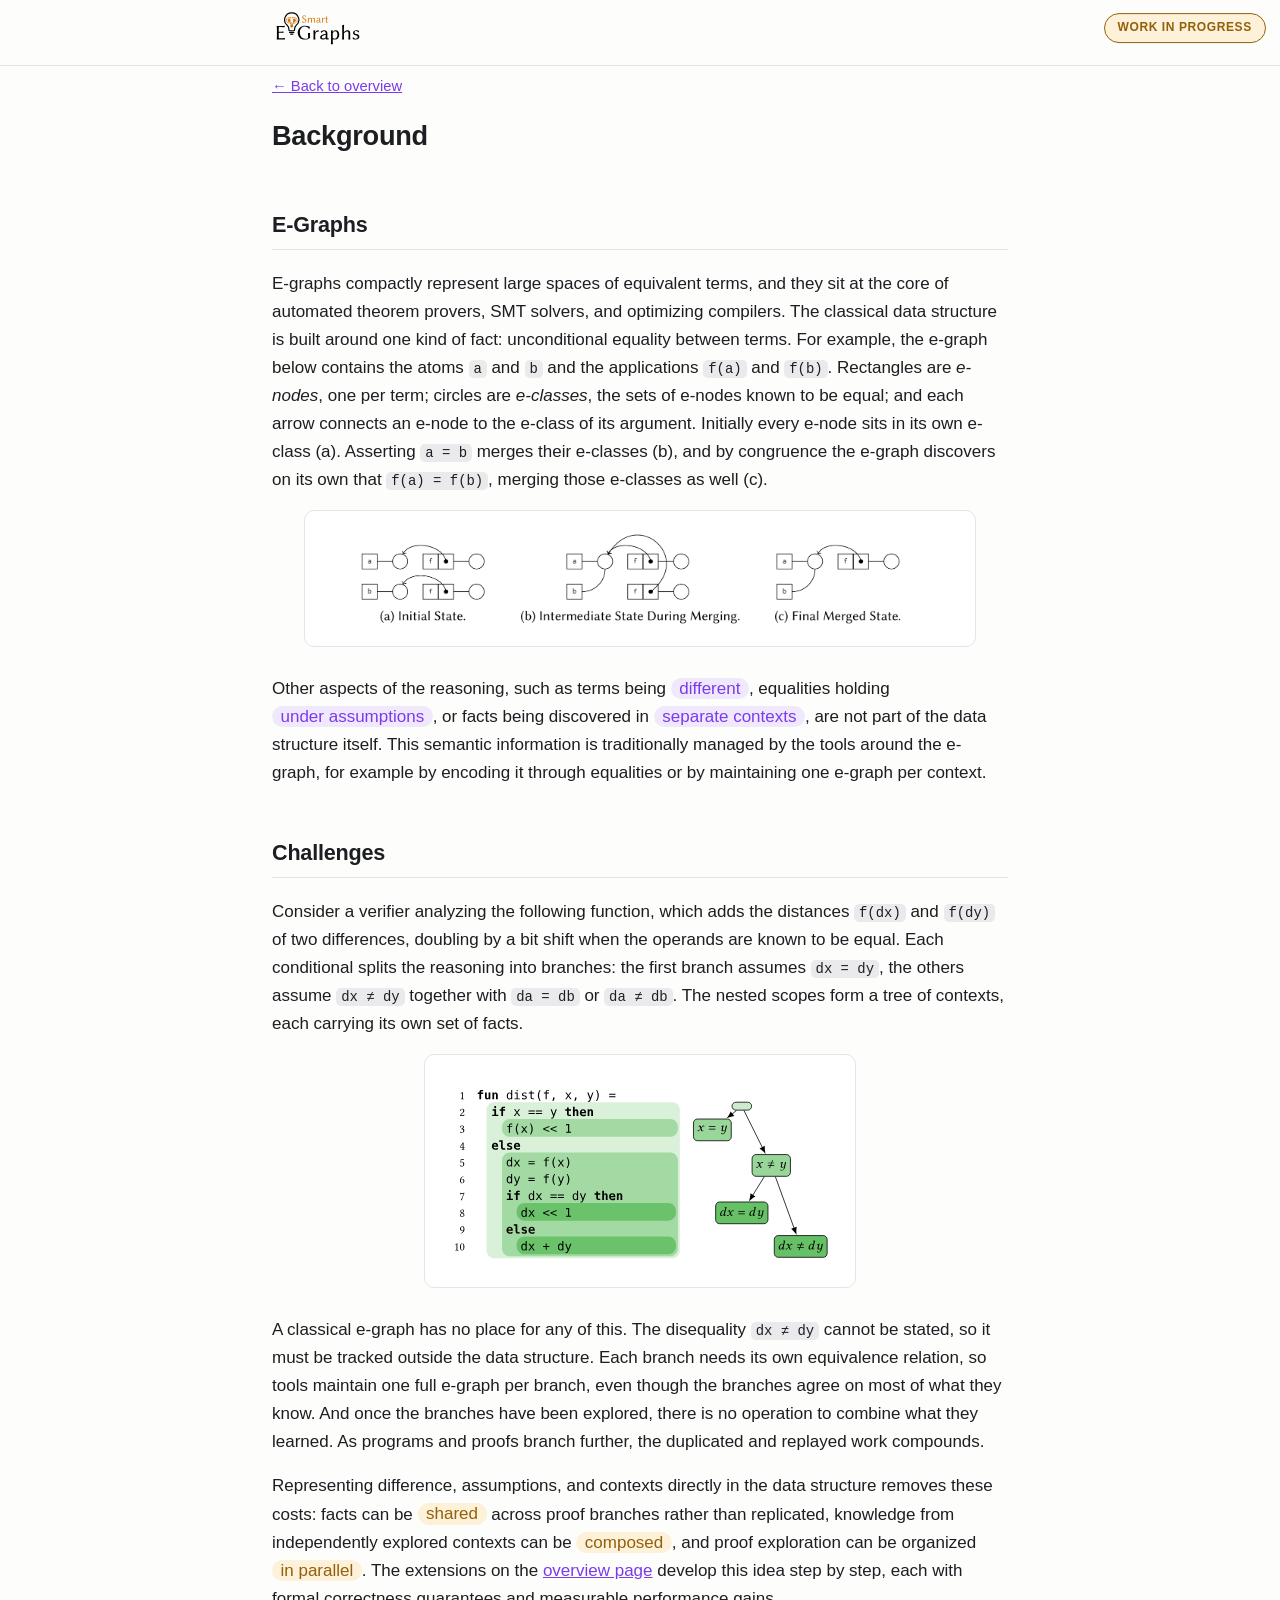
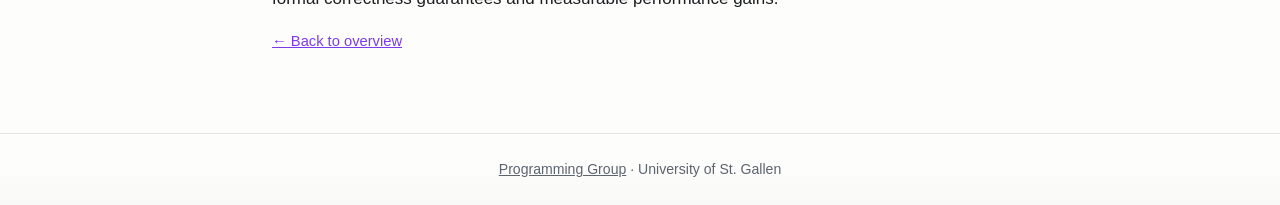
==== background.html @ 96e1dfa5 "feat: move background to separate page; add credits" ====
<!DOCTYPE html>
<html lang="en">
<head>
<meta charset="utf-8">
<meta name="viewport" content="width=device-width, initial-scale=1">
<title>E-Graphs &amp; Challenges &mdash; Smart E-Graphs</title>
<meta name="description" content="Background on e-graphs and the challenges that motivate smart e-graphs: disequality, conditional equalities, and reasoning across contexts.">
<link rel="stylesheet" href="style.css">
<link rel="icon" type="image/svg+xml" href="assets/logo-base.svg">
</head>
<body>

<div class="wip" role="note">Work in progress</div>

<header>
  <div class="wrap">
    <a href="index.html"><img class="topbar-logo" src="assets/logo-type2.svg" alt="Smart E-Graphs"></a>
  </div>
</header>

<main>
  <div class="wrap">

    <p class="backlink"><a href="index.html">&larr; Back to overview</a></p>

    <h1 class="page-title">Background</h1>

    <h2 id="about">E-Graphs</h2>
    <p>
      E-graphs compactly represent large spaces of equivalent terms, and they sit at the
      core of automated theorem provers, SMT solvers, and optimizing compilers. The
      classical data structure is built around one kind of fact: unconditional equality
      between terms. For example, the e-graph below contains the atoms <code>a</code> and
      <code>b</code> and the applications <code>f(a)</code> and <code>f(b)</code>.
      Rectangles are <em>e-nodes</em>, one per term; circles are <em>e-classes</em>, the
      sets of e-nodes known to be equal; and each arrow connects an e-node to the e-class
      of its argument. Initially every e-node sits in its own e-class (a). Asserting
      <code>a = b</code> merges their e-classes (b), and by congruence the e-graph
      discovers on its own that <code>f(a) = f(b)</code>, merging those e-classes as
      well (c).
    </p>
    <figure class="fig-run fig-wide">
      <img src="assets/egraph.png"
           alt="Three states of an e-graph with atoms a and b and applications f(a) and
                f(b): the initial state with four e-classes, the intermediate state where
                a and b share an e-class, and the final state where f(a) and f(b) are
                also merged">
    </figure>
    <p>
      Other aspects of the reasoning, such as terms being
      <span class="keyword">different</span>, equalities holding <span class="keyword">under
      assumptions</span>, or facts being discovered in <span class="keyword">separate
      contexts</span>, are not part of the data structure itself.
      This semantic information is traditionally managed by the tools around the e-graph,
      for example by encoding it through equalities or by maintaining one e-graph per
      context.
    </p>

    <h2 id="motivation">Challenges</h2>
    <p>
      Consider a verifier analyzing the following function, which adds the distances
      <code>f(dx)</code> and <code>f(dy)</code> of two differences, doubling by a bit
      shift when the operands are known to be equal. Each conditional splits the
      reasoning into branches: the first branch assumes <code>dx = dy</code>, the others
      assume <code>dx &ne; dy</code> together with <code>da = db</code> or
      <code>da &ne; db</code>. The nested scopes form a tree of contexts, each carrying
      its own set of facts.
    </p>
    <figure class="fig-run">
      <img src="assets/example.svg"
           alt="The dist_diffs function with nested branch scopes, and the tree of
                contexts with assumptions dx = dy, dx ≠ dy, da = db, and da ≠ db,
                each aligned with its scope in the code">
      <figcaption>Each branch introduces its own assumptions, forming a tree of contexts
      aligned with the scopes of the code.</figcaption>
    </figure>
    <p>
      A classical e-graph has no place for any of this. The disequality
      <code>dx &ne; dy</code> cannot be stated, so it must be tracked outside the data
      structure. Each branch needs its own equivalence relation, so tools maintain one
      full e-graph per branch, even though the branches agree on most of what they know.
      And once the branches have been explored, there is no operation to combine what they
      learned. As programs and proofs branch further, the duplicated and replayed work
      compounds.
    </p>
    <p>
      Representing difference, assumptions, and contexts directly in the data structure
      removes these costs: facts can be <span class="keyword-alt">shared</span> across proof
      branches rather than replicated, knowledge from independently explored contexts can
      be <span class="keyword-alt">composed</span>, and proof exploration can be organized
      <span class="keyword-alt">in parallel</span>. The extensions on the
      <a href="index.html#extensions">overview page</a> develop this idea step by step, each
      with formal correctness guarantees and measurable performance gains.
    </p>

    <p class="backlink"><a href="index.html">&larr; Back to overview</a></p>

  </div>
</main>

<footer>
  <a href="https://programming-group.com/">Programming Group</a> &middot; University of St. Gallen
</footer>

</body>
</html>
---- style.css ----
/* Variables */
:root {
  --bg: #fdfdfc;
  --fg: #1c1e21;
  --muted: #5c6470;
  --accent: #7c3aed;
  --accent-soft: #f0e9fd;
  --eclass: #d97706;
  --card: #ffffff;
  --border: #e3e5e8;
  --badge-pub: #0d7a4f;
  --badge-pub-bg: #e4f5ec;
  --badge-sub: #92600a;
  --badge-sub-bg: #fdf1da;
  --logo-scale: 8;
}
@media (prefers-color-scheme: dark) {
  :root {
    --bg: #16181d;
    --fg: #e8eaed;
    --muted: #9aa3af;
    --accent: #b79bf5;
    --accent-soft: #2a2340;
    --eclass: #e8b45a;
    --card: #1e2127;
    --border: #31353c;
    --badge-pub: #6fd8a8;
    --badge-pub-bg: #17362a;
    --badge-sub: #ecc06a;
    --badge-sub-bg: #3a2e14;
  }
}

/* Base */
* { box-sizing: border-box; }
html { scroll-padding-top: 4rem; }
body {
  margin: 0;
  padding-top: 3.6rem;
  background: var(--bg);
  color: var(--fg);
  font: 17px/1.65 -apple-system, BlinkMacSystemFont, "Segoe UI", Roboto, "Helvetica Neue", Arial, sans-serif;
}
.wrap { max-width: 46rem; margin: 0 auto; }
main { padding: 1rem 1.5rem 4rem; }
h2 {
  font-size: 1.35rem;
  margin: 3rem 0 1.25rem;
  padding-bottom: 0.4rem;
  border-bottom: 1px solid var(--border);
  letter-spacing: -0.01em;
}
a { color: var(--accent); }
a:hover { text-decoration-thickness: 2px; }
code {
  font-family: ui-monospace, SFMono-Regular, Menlo, Consolas, "Liberation Mono", monospace;
  font-size: 0.82em;
  background: rgba(127, 131, 139, 0.15);
  padding: 0.08em 0.35em;
  border-radius: 5px;
}
p { margin: 0 0 1rem; }
.lead { font-size: 1.06rem; font-weight: 600; color: var(--fg); text-align: justify; }
.inline-logo { height: 2.25em; width: auto; vertical-align: -0.45em; }
.keyword, .keyword-alt {
  padding: 0.06em 0.5em;
  border-radius: 999px;
  font-weight: 500;
  white-space: nowrap;
  color: var(--accent);
  background: var(--accent-soft);
}
.keyword-alt {
  color: var(--badge-sub);
  background: var(--badge-sub-bg);
}

/* Work-in-progress banner */
.wip {
  position: fixed;
  top: 1.75rem;
  right: 0.9rem;
  transform: translateY(-50%);
  z-index: 10;
  font-size: 0.75rem;
  font-weight: 600;
  letter-spacing: 0.05em;
  text-transform: uppercase;
  color: var(--badge-sub);
  background: var(--badge-sub-bg);
  border: 1px solid var(--badge-sub);
  border-radius: 999px;
  padding: 0.25rem 0.8rem;
  pointer-events: none;
}

/* Fixed top bar */
header {
  position: fixed;
  top: 0;
  left: 0;
  right: 0;
  z-index: 9;
  display: flex;
  align-items: center;
  border-bottom: 1px solid var(--border);
  background: var(--bg);
  padding: 0.55rem 1.5rem;
}
header .wrap {
  display: flex;
  align-items: center;
  width: 100%;
}
.topbar-logo {
  height: 2.4rem;
  width: auto;
}

/* Hero card */
.hero {
  position: relative;
  background: var(--card);
  border: 1px solid var(--border);
  border-radius: 12px;
  padding: 2.25rem 1.75rem 2rem;
  margin: 2rem 0 2.5rem;
}
.hero > * { position: relative; z-index: 1; }
/* Amber halo blooms outside the perimeter once the lamp lights up (~3s). */
.hero::after {
  content: "";
  position: absolute;
  inset: 0;
  z-index: 0;
  border-radius: inherit;
  pointer-events: none;
  box-shadow: 0 0 2.5rem 0.1rem var(--badge-sub-bg);
  opacity: 0;
  animation: heroGlow 1.8s ease-out 3.08s both;
}
@keyframes heroGlow { from { opacity: 0; } to { opacity: 0.55; } }
/* #hero-logo-slot reserves the logo's box so injecting the SVG causes no layout shift */
#hero-logo-slot,
.hero-logo {
  display: block;
  height: calc(28px * var(--logo-scale));
  width: auto;
  max-width: 100%;
  margin: 0 auto 1.25rem;
}

/* Lamp powers on bottom-to-top; then "Smart" fades in left-to-right. */
.hero-logo .lamp-bulb { animation: lampBulb 0.6s ease-out both; }
.hero-logo .lamp-edge,
.hero-logo .lamp-node {
  animation: lampFlicker 1.3s both;
  animation-delay: var(--d, 0s);
}
.hero-logo .lamp-eclass { animation: lampEclass 0.28s 2.8s both; }
.hero-logo .lamp-word use {
  opacity: 0;
  animation: lampWord 0.28s ease-out both;
}
.hero-logo .lamp-word use:nth-child(1) { animation-delay: 3.08s; }
.hero-logo .lamp-word use:nth-child(2) { animation-delay: 3.15s; }
.hero-logo .lamp-word use:nth-child(3) { animation-delay: 3.22s; }
.hero-logo .lamp-word use:nth-child(4) { animation-delay: 3.29s; }
.hero-logo .lamp-word use:nth-child(5) { animation-delay: 3.36s; }
@keyframes lampBulb { from { opacity: 0; } to { opacity: 1; } }
@keyframes lampFlicker {
  0%, 10% { opacity: 0; }
  18% { opacity: 1; }
  28% { opacity: 0.12; }
  40% { opacity: 1; }
  55% { opacity: 0.4; }
  70% { opacity: 1; }
  100% { opacity: 1; }
}
@keyframes lampEclass {
  0% { opacity: 0; }
  30% { opacity: 1; }
  60% { opacity: 0; }
  100% { opacity: 1; }
}
@keyframes lampWord { from { opacity: 0; } to { opacity: 1; } }
@media (prefers-reduced-motion: reduce) {
  .hero::after { animation: none; opacity: 0.55; }
  .hero-logo .lamp-bulb,
  .hero-logo .lamp-edge,
  .hero-logo .lamp-node,
  .hero-logo .lamp-eclass,
  .hero-logo .lamp-word use { animation: none; opacity: 1; }
}
.tagline {
  font-size: 1.6rem;
  font-weight: 700;
  color: var(--muted);
  text-align: center;
  margin: 0 auto;
  max-width: 34rem;
}
.hero hr {
  border: none;
  border-top: 1px solid var(--border);
  margin: 1.5rem 0 1.75rem;
}

/* Figures */
.fig-run {
  margin: 0.5rem auto 1.75rem;
  max-width: 27rem;
}
.fig-run img {
  display: block;
  width: 100%;
  height: auto;
  background: #ffffff;
  border: 1px solid var(--border);
  border-radius: 10px;
  padding: 0.9rem 1.1rem;
}
.fig-run figcaption { display: none; }
.fig-run.fig-wide { max-width: 42rem; }

/* Diagrams (SVG illustrations and animations) */
@keyframes march {
  to { stroke-dashoffset: -18; }
}
@keyframes flow {
  to { stroke-dashoffset: -100; }
}
.diagram .packet path {
  fill: none;
  stroke: var(--eclass);
  stroke-width: 2.5;
  stroke-linecap: round;
  stroke-dasharray: 12 88;
  animation: flow 1.2s linear infinite;
  animation-play-state: paused;
  visibility: hidden;
}
.extension:hover .packet path {
  animation-play-state: running;
  visibility: visible;
}
.extension:hover .eclass {
  animation: march 1.8s linear infinite;
}
@media (prefers-reduced-motion: reduce) {
  .diagram .packet { display: none; }
  .extension:hover .eclass { animation: none; }
}
.diagram .eclass {
  fill: none;
  stroke: var(--eclass);
  stroke-width: 2.5;
  stroke-dasharray: 5 4;
  stroke-linecap: round;
}
.diagram .enode { fill: var(--eclass); }
.diagram .edge { stroke: var(--muted); stroke-width: 2.5; fill: none; }
.diagram .vbox {
  fill: var(--badge-sub-bg);
  stroke: var(--badge-sub);
  stroke-width: 2;
}
.diagram .vlabel {
  font: 12px ui-monospace, SFMono-Regular, Menlo, Consolas, monospace;
  fill: var(--fg);
}
.diagram .fg { stroke: var(--fg); stroke-width: 3; stroke-linecap: round; }

/* Semantic extensions: two-column grid of cards */
.extensions {
  display: grid;
  grid-template-columns: repeat(2, 1fr);
  gap: 1rem;
  margin-bottom: 1rem;
}
.extension {
  display: flex;
  flex-direction: column;
  gap: 1rem;
  background: var(--card);
  border: 1px solid var(--border);
  border-radius: 10px;
  padding: 1.25rem 1.35rem;
}
.extension h3 {
  display: flex;
  align-items: center;
  gap: 0.6rem;
  margin: 0 0 0.5rem;
  font-size: 1.08rem;
}
.extension-icon {
  display: grid;
  place-items: center;
  width: 2rem;
  height: 2rem;
  flex-shrink: 0;
  border-radius: 8px;
  color: var(--accent);
  background: var(--accent-soft);
}
.extension-icon svg { width: 1.2rem; height: 1.2rem; }
.extension p { margin: 0; color: var(--muted); font-size: 0.95rem; text-align: justify; }
.extension-img { width: 100%; max-width: 200px; height: auto; align-self: center; }
.ext-actions {
  display: flex;
  flex-wrap: wrap;
  gap: 0.5rem;
  margin-top: auto;
}
.ext-btn {
  display: inline-flex;
  align-items: center;
  justify-content: center;
  gap: 0.4rem;
  flex: 1 1 0;
  min-width: 7rem;
  padding: 0.4rem 0.9rem;
  border-radius: 8px;
  font-size: 0.85rem;
  font-weight: 600;
  text-align: center;
  text-decoration: none;
  color: var(--bg);
  background: var(--accent);
  border: 1px solid transparent;
  transition: opacity 0.15s ease, border-color 0.15s ease;
}
.ext-btn:hover { opacity: 0.88; }
.ext-btn.is-disabled {
  flex: 0 1 auto;
  min-width: 10rem;
  color: var(--muted);
  background: transparent;
  border: 1px dashed var(--border);
  cursor: default;
  pointer-events: none;
}
/* Secondary artifact button: matches the primary button's size, sits beside it */
.ext-btn-artifact {
  color: var(--fg);
  background: transparent;
  border: 1px solid var(--border);
}
.ext-btn-artifact:hover { opacity: 1; border-color: var(--accent); }
.artifact-icon { width: 1.1em; height: 1.1em; flex-shrink: 0; }
@media (max-width: 40rem) {
  .extensions { grid-template-columns: 1fr; }
}

/* Publications */
.publication {
  background: var(--card);
  border: 1px solid var(--border);
  border-radius: 10px;
  padding: 1.15rem 1.35rem;
  margin-bottom: 1rem;
}
.publication h3 { margin: 0 0 0.3rem; font-size: 1.08rem; line-height: 1.4; }
.publication .authors { color: var(--fg); font-size: 0.95rem; margin: 0 0 0.15rem; }
.publication .venue { color: var(--muted); font-size: 0.9rem; margin: 0 0 0.6rem; }
.badge {
  display: inline-block;
  font-size: 0.72rem;
  font-weight: 600;
  letter-spacing: 0.04em;
  text-transform: uppercase;
  border-radius: 999px;
  padding: 0.12rem 0.6rem;
  margin-bottom: 0.55rem;
}
.badge.published { color: var(--badge-pub); background: var(--badge-pub-bg); }
.links { font-size: 0.92rem; }
.links a { margin-right: 1rem; font-weight: 500; }
details { margin-top: 0.6rem; font-size: 0.93rem; }
details summary {
  cursor: pointer;
  color: var(--muted);
  font-weight: 500;
  user-select: none;
}
details p { margin: 0.5rem 0 0; color: var(--muted); }

/* Read-more button (links to the background subpage) */
.readmore-wrap {
  text-align: center;
  margin: 0 0 2.5rem;
}
.readmore-btn {
  display: inline-flex;
  align-items: center;
  gap: 0.4rem;
  padding: 0.6rem 1.35rem;
  border-radius: 999px;
  font-size: 0.95rem;
  font-weight: 600;
  text-decoration: none;
  color: var(--accent);
  background: var(--accent-soft);
  border: 1px solid transparent;
  transition: border-color 0.15s ease, transform 0.15s ease;
}
.readmore-btn:hover {
  border-color: var(--accent);
  transform: translateY(-1px);
}

/* Subpage helpers */
.backlink { font-size: 0.92rem; }
.page-title {
  font-size: 1.7rem;
  margin: 0.5rem 0 1rem;
  letter-spacing: -0.01em;
}

/* Credits logos */
.credit-logos {
  display: flex;
  flex-wrap: wrap;
  align-items: center;
  gap: 1rem;
  margin: 1.25rem 0 0.5rem;
}
.credit-logo {
  display: inline-flex;
  align-items: center;
  justify-content: center;
  padding: 0.85rem 1.25rem;
  background: #ffffff;
  border: 1px solid var(--border);
  border-radius: 12px;
  box-shadow: 0 1px 2px rgba(0, 0, 0, 0.04);
  transition: transform 0.15s ease, box-shadow 0.15s ease;
}
.credit-logo:hover {
  transform: translateY(-2px);
  box-shadow: 0 4px 12px rgba(0, 0, 0, 0.08);
}
.credit-logo img {
  display: block;
  height: 40px;
  width: auto;
}

/* Footer */
footer {
  border-top: 1px solid var(--border);
  background: linear-gradient(to top, rgba(127, 131, 139, 0.04), rgba(127, 131, 139, 0) 55%);
  color: var(--muted);
  font-size: 0.88rem;
  padding: 1.5rem;
  text-align: center;
}
footer a { color: var(--muted); }
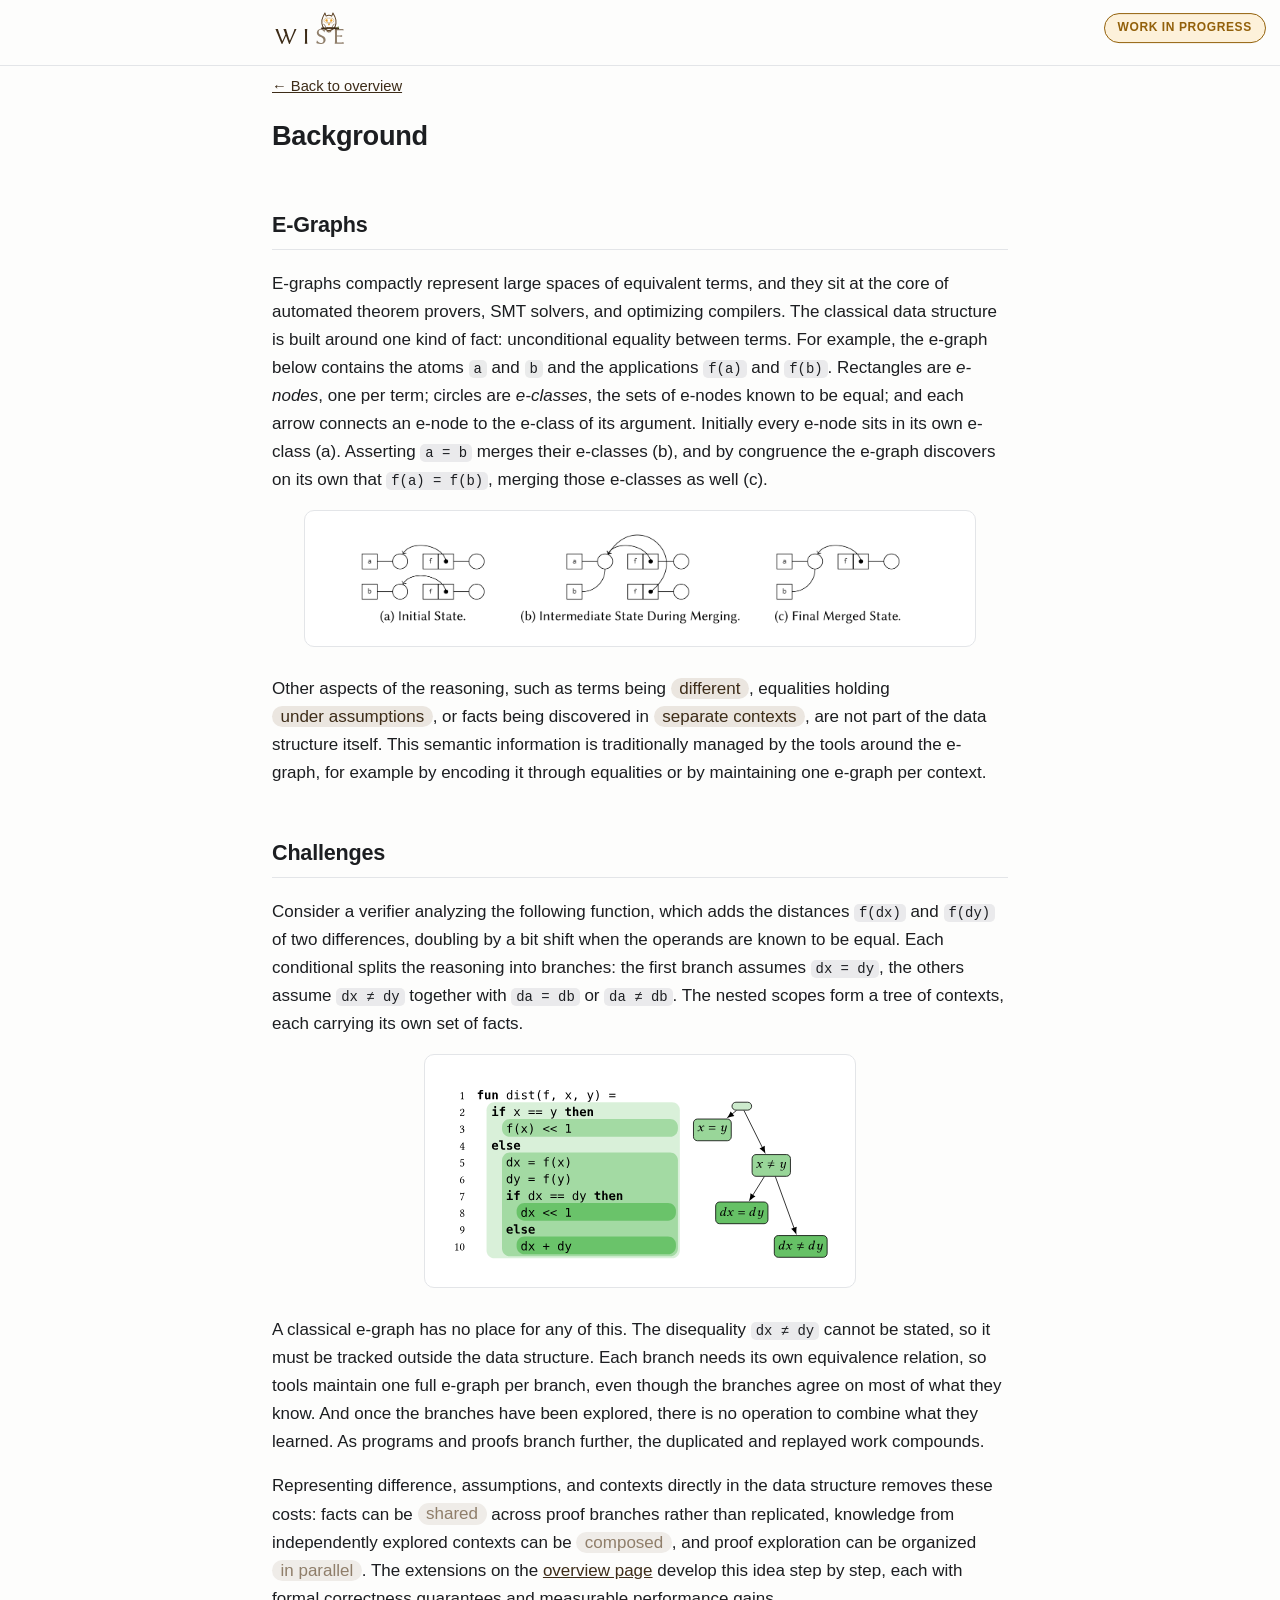
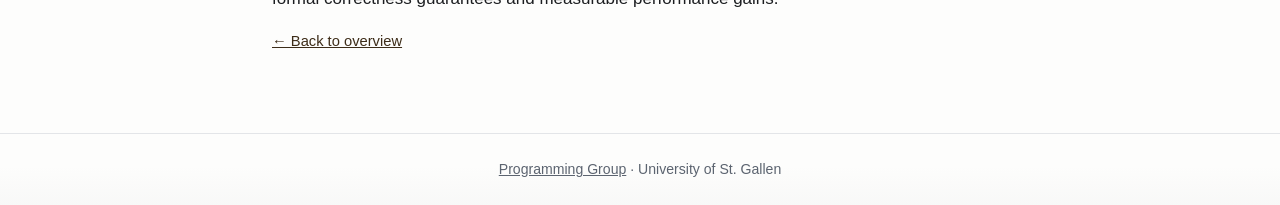
==== commit d5a9c901: "feat: add verilang publication; add og/twitter card; rebrand to WISE" ====
--- a/background.html
+++ b/background.html
@@ -3,8 +3,21 @@
 <head>
 <meta charset="utf-8">
 <meta name="viewport" content="width=device-width, initial-scale=1">
-<title>E-Graphs &amp; Challenges &mdash; Smart E-Graphs</title>
-<meta name="description" content="Background on e-graphs and the challenges that motivate smart e-graphs: disequality, conditional equalities, and reasoning across contexts.">
+<title>E-Graphs &amp; Challenges &mdash; WISE</title>
+<meta name="description" content="Background on e-graphs and the challenges that motivate WISE: disequality, conditional equalities, and reasoning across contexts.">
+<meta property="og:type" content="article">
+<meta property="og:site_name" content="WISE">
+<meta property="og:url" content="https://prg-grp.github.io/egraphs-extensions-website/background.html">
+<meta property="og:title" content="E-Graphs &amp; Challenges &mdash; WISE">
+<meta property="og:description" content="Background on e-graphs and the challenges that motivate WISE: disequality, conditional equalities, and reasoning across contexts.">
+<meta property="og:image" content="https://prg-grp.github.io/egraphs-extensions-website/assets/logo-wise.png">
+<meta property="og:image:width" content="1200">
+<meta property="og:image:height" content="630">
+<meta property="og:image:alt" content="WISE">
+<meta name="twitter:card" content="summary_large_image">
+<meta name="twitter:title" content="E-Graphs &amp; Challenges &mdash; WISE">
+<meta name="twitter:description" content="Background on e-graphs and the challenges that motivate WISE: disequality, conditional equalities, and reasoning across contexts.">
+<meta name="twitter:image" content="https://prg-grp.github.io/egraphs-extensions-website/assets/logo-wise.png">
 <link rel="stylesheet" href="style.css">
 <link rel="icon" type="image/svg+xml" href="assets/logo-base.svg">
 </head>
@@ -14,7 +27,7 @@
 
 <header>
   <div class="wrap">
-    <a href="index.html"><img class="topbar-logo" src="assets/logo-type2.svg" alt="Smart E-Graphs"></a>
+    <a href="index.html"><picture><source srcset="assets/logo-wise-dark.svg" media="(prefers-color-scheme: dark)"><img class="topbar-logo" src="assets/logo-wise.svg" alt="WISE"></picture></a>
   </div>
 </header>
 
--- a/style.css
+++ b/style.css
@@ -3,9 +3,8 @@
   --bg: #fdfdfc;
   --fg: #1c1e21;
   --muted: #5c6470;
-  --accent: #7c3aed;
-  --accent-soft: #f0e9fd;
-  --eclass: #d97706;
+  --accent: var(--logo-wood);
+  --accent-soft: #ebe6e0;
   --card: #ffffff;
   --border: #e3e5e8;
   --badge-pub: #0d7a4f;
@@ -13,21 +12,32 @@
   --badge-sub: #92600a;
   --badge-sub-bg: #fdf1da;
   --logo-scale: 8;
+  /* WISE wordmark tones (see logo-hero.svg): "W I" = wood, "S E" = woodlight */
+  --logo-wood: #3d2c18;
+  --logo-woodlight: #8f7e6a;
+  /* Soft pill/hover tint for the secondary (woodlight) highlight */
+  --logo-woodlight-soft: #efece8;
+  /* Logo e-graph face colors, used for the diagram e-classes and e-nodes */
+  --logo-eclass: #cfa86b;
+  --logo-enode: #f0a01e;
 }
 @media (prefers-color-scheme: dark) {
   :root {
     --bg: #16181d;
     --fg: #e8eaed;
     --muted: #9aa3af;
-    --accent: #b79bf5;
-    --accent-soft: #2a2340;
-    --eclass: #e8b45a;
+    --accent-soft: #2b2a27;
     --card: #1e2127;
     --border: #31353c;
     --badge-pub: #6fd8a8;
     --badge-pub-bg: #17362a;
     --badge-sub: #ecc06a;
     --badge-sub-bg: #3a2e14;
+    /* wood recolors to gray in dark mode, matching the logo; woodlight is unchanged */
+    --logo-wood: #868c93;
+    --logo-woodlight-soft: #2f2c28;
+    --logo-eclass: #b3b8be;
+    --logo-enode: #f7bd3e;
   }
 }
 
@@ -61,7 +71,7 @@
 }
 p { margin: 0 0 1rem; }
 .lead { font-size: 1.06rem; font-weight: 600; color: var(--fg); text-align: justify; }
-.inline-logo { height: 2.25em; width: auto; vertical-align: -0.45em; }
+.inline-logo { height: 2.25em; width: auto; vertical-align: -0.17em; }
 .keyword, .keyword-alt {
   padding: 0.06em 0.5em;
   border-radius: 999px;
@@ -71,8 +81,8 @@
   background: var(--accent-soft);
 }
 .keyword-alt {
-  color: var(--badge-sub);
-  background: var(--badge-sub-bg);
+  color: var(--logo-woodlight);
+  background: var(--logo-woodlight-soft);
 }
 
 /* Work-in-progress banner */
@@ -117,29 +127,18 @@
   width: auto;
 }
 
-/* Hero card */
+/* Hero card: gradient border in the WISE wordmark tones, running left-to-right
+   from wood to woodlight around the whole card. The padding-box layer paints the
+   card fill; the border-box gradient shows through the transparent border. */
 .hero {
-  position: relative;
-  background: var(--card);
-  border: 1px solid var(--border);
+  background:
+    linear-gradient(var(--card), var(--card)) padding-box,
+    linear-gradient(to right, var(--logo-wood) 46%, var(--logo-woodlight) 54%) border-box;
+  border: 3px solid transparent;
   border-radius: 12px;
   padding: 2.25rem 1.75rem 2rem;
   margin: 2rem 0 2.5rem;
 }
-.hero > * { position: relative; z-index: 1; }
-/* Amber halo blooms outside the perimeter once the lamp lights up (~3s). */
-.hero::after {
-  content: "";
-  position: absolute;
-  inset: 0;
-  z-index: 0;
-  border-radius: inherit;
-  pointer-events: none;
-  box-shadow: 0 0 2.5rem 0.1rem var(--badge-sub-bg);
-  opacity: 0;
-  animation: heroGlow 1.8s ease-out 3.08s both;
-}
-@keyframes heroGlow { from { opacity: 0; } to { opacity: 0.55; } }
 /* #hero-logo-slot reserves the logo's box so injecting the SVG causes no layout shift */
 #hero-logo-slot,
 .hero-logo {
@@ -149,49 +148,6 @@
   max-width: 100%;
   margin: 0 auto 1.25rem;
 }
-
-/* Lamp powers on bottom-to-top; then "Smart" fades in left-to-right. */
-.hero-logo .lamp-bulb { animation: lampBulb 0.6s ease-out both; }
-.hero-logo .lamp-edge,
-.hero-logo .lamp-node {
-  animation: lampFlicker 1.3s both;
-  animation-delay: var(--d, 0s);
-}
-.hero-logo .lamp-eclass { animation: lampEclass 0.28s 2.8s both; }
-.hero-logo .lamp-word use {
-  opacity: 0;
-  animation: lampWord 0.28s ease-out both;
-}
-.hero-logo .lamp-word use:nth-child(1) { animation-delay: 3.08s; }
-.hero-logo .lamp-word use:nth-child(2) { animation-delay: 3.15s; }
-.hero-logo .lamp-word use:nth-child(3) { animation-delay: 3.22s; }
-.hero-logo .lamp-word use:nth-child(4) { animation-delay: 3.29s; }
-.hero-logo .lamp-word use:nth-child(5) { animation-delay: 3.36s; }
-@keyframes lampBulb { from { opacity: 0; } to { opacity: 1; } }
-@keyframes lampFlicker {
-  0%, 10% { opacity: 0; }
-  18% { opacity: 1; }
-  28% { opacity: 0.12; }
-  40% { opacity: 1; }
-  55% { opacity: 0.4; }
-  70% { opacity: 1; }
-  100% { opacity: 1; }
-}
-@keyframes lampEclass {
-  0% { opacity: 0; }
-  30% { opacity: 1; }
-  60% { opacity: 0; }
-  100% { opacity: 1; }
-}
-@keyframes lampWord { from { opacity: 0; } to { opacity: 1; } }
-@media (prefers-reduced-motion: reduce) {
-  .hero::after { animation: none; opacity: 0.55; }
-  .hero-logo .lamp-bulb,
-  .hero-logo .lamp-edge,
-  .hero-logo .lamp-node,
-  .hero-logo .lamp-eclass,
-  .hero-logo .lamp-word use { animation: none; opacity: 1; }
-}
 .tagline {
   font-size: 1.6rem;
   font-weight: 700;
@@ -200,6 +156,9 @@
   margin: 0 auto;
   max-width: 34rem;
 }
+/* Slogan colored to match the WISE logo's two tones: W/I words in wood, S/E words in woodlight */
+.tagline .init-wood { color: var(--logo-wood); }
+.tagline .init-woodlight { color: var(--logo-woodlight); }
 .hero hr {
   border: none;
   border-top: 1px solid var(--border);
@@ -232,7 +191,7 @@
 }
 .diagram .packet path {
   fill: none;
-  stroke: var(--eclass);
+  stroke: var(--accent);
   stroke-width: 2.5;
   stroke-linecap: round;
   stroke-dasharray: 12 88;
@@ -253,16 +212,16 @@
 }
 .diagram .eclass {
   fill: none;
-  stroke: var(--eclass);
+  stroke: var(--logo-woodlight);
   stroke-width: 2.5;
   stroke-dasharray: 5 4;
   stroke-linecap: round;
 }
-.diagram .enode { fill: var(--eclass); }
+.diagram .enode { fill: var(--accent); }
 .diagram .edge { stroke: var(--muted); stroke-width: 2.5; fill: none; }
 .diagram .vbox {
-  fill: var(--badge-sub-bg);
-  stroke: var(--badge-sub);
+  fill: var(--logo-woodlight-soft);
+  stroke: var(--logo-woodlight);
   stroke-width: 2;
 }
 .diagram .vlabel {
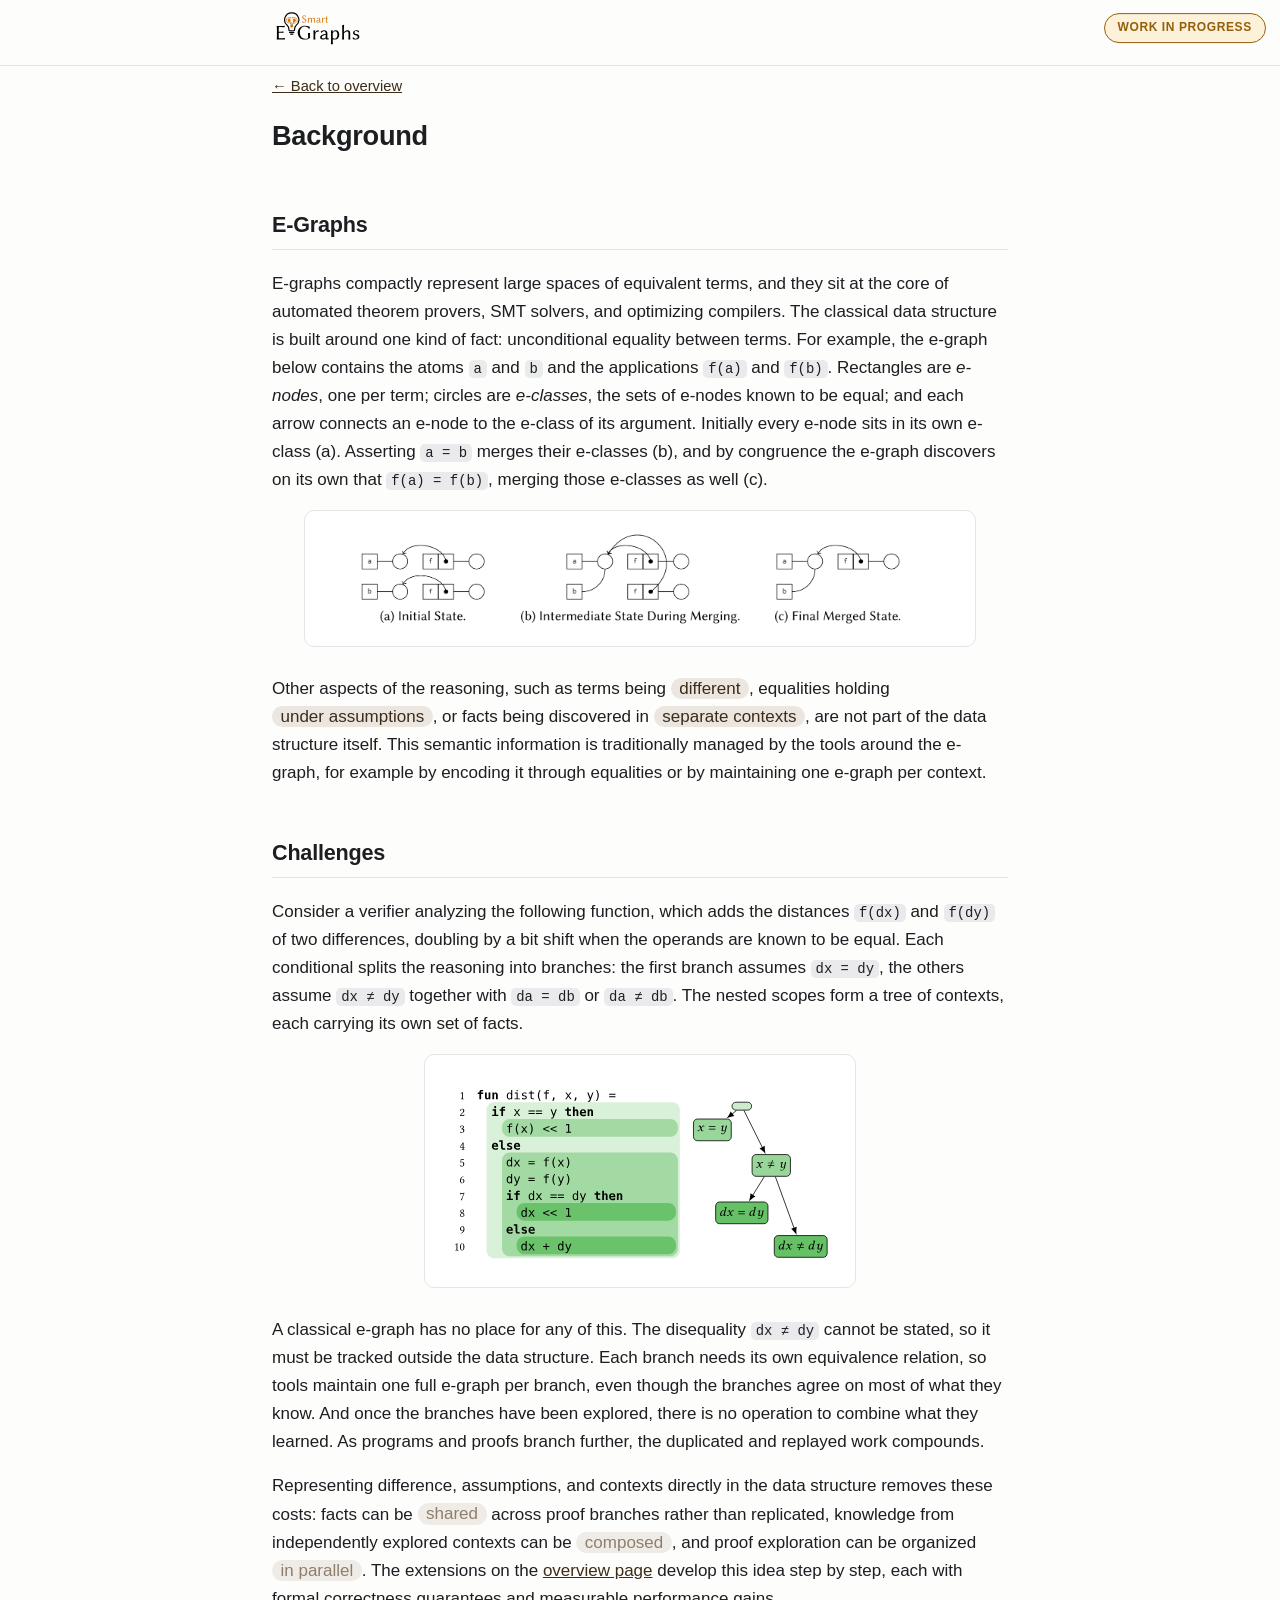
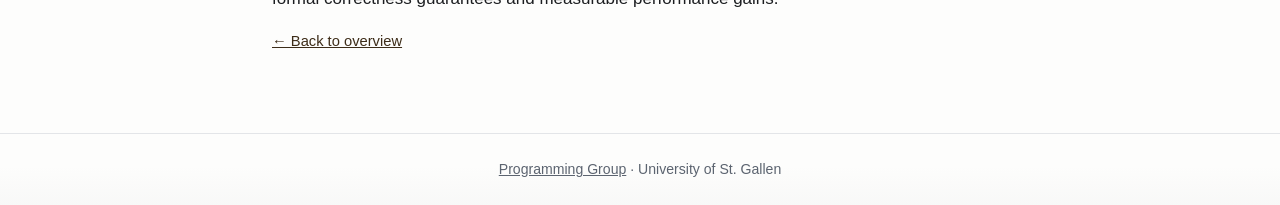
==== commit 2d435b23: "feat: add verilang publication; add og/twitter cards Bring brand-agnostic updates from the WISE bran" ====
--- a/background.html
+++ b/background.html
@@ -3,21 +3,21 @@
 <head>
 <meta charset="utf-8">
 <meta name="viewport" content="width=device-width, initial-scale=1">
-<title>E-Graphs &amp; Challenges &mdash; WISE</title>
-<meta name="description" content="Background on e-graphs and the challenges that motivate WISE: disequality, conditional equalities, and reasoning across contexts.">
+<title>E-Graphs &amp; Challenges &mdash; Smart E-Graphs</title>
+<meta name="description" content="Background on e-graphs and the challenges that motivate smart e-graphs: disequality, conditional equalities, and reasoning across contexts.">
 <meta property="og:type" content="article">
-<meta property="og:site_name" content="WISE">
+<meta property="og:site_name" content="Smart E-Graphs">
 <meta property="og:url" content="https://prg-grp.github.io/egraphs-extensions-website/background.html">
-<meta property="og:title" content="E-Graphs &amp; Challenges &mdash; WISE">
-<meta property="og:description" content="Background on e-graphs and the challenges that motivate WISE: disequality, conditional equalities, and reasoning across contexts.">
-<meta property="og:image" content="https://prg-grp.github.io/egraphs-extensions-website/assets/logo-wise.png">
+<meta property="og:title" content="E-Graphs &amp; Challenges &mdash; Smart E-Graphs">
+<meta property="og:description" content="Background on e-graphs and the challenges that motivate smart e-graphs: disequality, conditional equalities, and reasoning across contexts.">
+<meta property="og:image" content="https://prg-grp.github.io/egraphs-extensions-website/assets/logo-type2.png">
 <meta property="og:image:width" content="1200">
 <meta property="og:image:height" content="630">
-<meta property="og:image:alt" content="WISE">
+<meta property="og:image:alt" content="Smart E-Graphs">
 <meta name="twitter:card" content="summary_large_image">
-<meta name="twitter:title" content="E-Graphs &amp; Challenges &mdash; WISE">
-<meta name="twitter:description" content="Background on e-graphs and the challenges that motivate WISE: disequality, conditional equalities, and reasoning across contexts.">
-<meta name="twitter:image" content="https://prg-grp.github.io/egraphs-extensions-website/assets/logo-wise.png">
+<meta name="twitter:title" content="E-Graphs &amp; Challenges &mdash; Smart E-Graphs">
+<meta name="twitter:description" content="Background on e-graphs and the challenges that motivate smart e-graphs: disequality, conditional equalities, and reasoning across contexts.">
+<meta name="twitter:image" content="https://prg-grp.github.io/egraphs-extensions-website/assets/logo-type2.png">
 <link rel="stylesheet" href="style.css">
 <link rel="icon" type="image/svg+xml" href="assets/logo-base.svg">
 </head>
@@ -27,7 +27,7 @@
 
 <header>
   <div class="wrap">
-    <a href="index.html"><picture><source srcset="assets/logo-wise-dark.svg" media="(prefers-color-scheme: dark)"><img class="topbar-logo" src="assets/logo-wise.svg" alt="WISE"></picture></a>
+    <a href="index.html"><picture><source srcset="assets/logo-type2-dark.svg" media="(prefers-color-scheme: dark)"><img class="topbar-logo" src="assets/logo-type2.svg" alt="Smart E-Graphs"></picture></a>
   </div>
 </header>
 
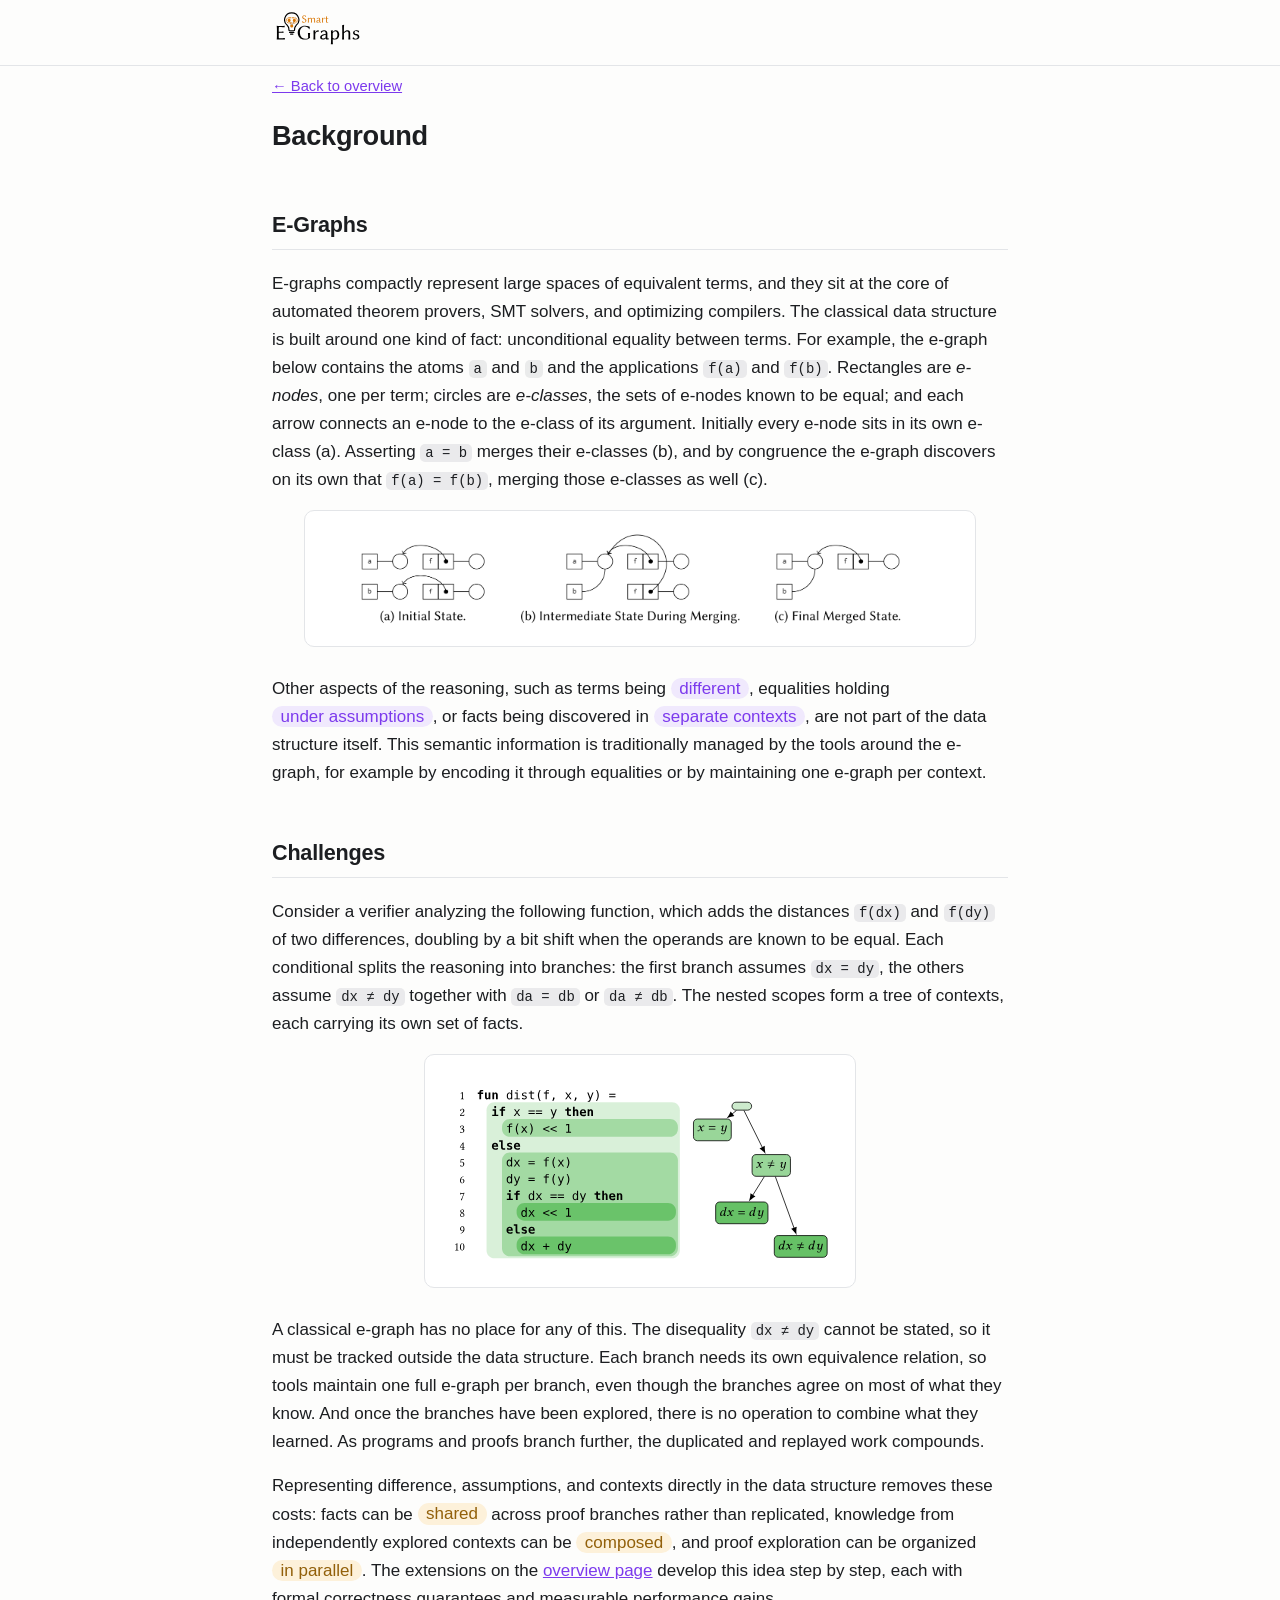
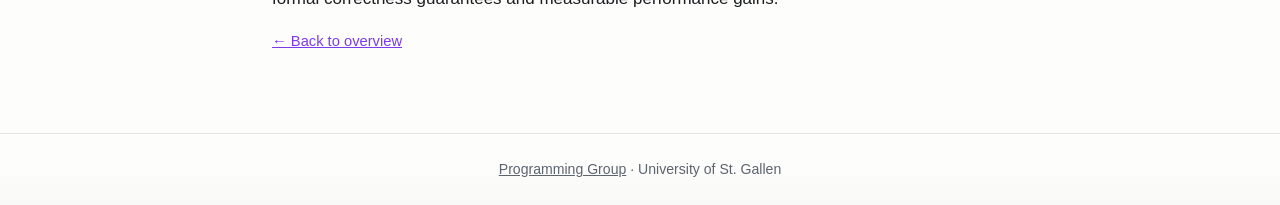
==== commit 050e3fec: "feat: polish website feat: add talk links to disequality and versioned publications feat: open publi" ====
--- a/background.html
+++ b/background.html
@@ -23,7 +23,7 @@
 </head>
 <body>
 
-<div class="wip" role="note">Work in progress</div>
+<!-- <div class="wip" role="note">Work in progress</div> -->
 
 <header>
   <div class="wrap">
--- a/style.css
+++ b/style.css
@@ -3,8 +3,9 @@
   --bg: #fdfdfc;
   --fg: #1c1e21;
   --muted: #5c6470;
-  --accent: var(--logo-wood);
-  --accent-soft: #ebe6e0;
+  --accent: #7c3aed;
+  --accent-soft: #f0e9fd;
+  --eclass: #d97706;
   --card: #ffffff;
   --border: #e3e5e8;
   --badge-pub: #0d7a4f;
@@ -12,32 +13,21 @@
   --badge-sub: #92600a;
   --badge-sub-bg: #fdf1da;
   --logo-scale: 8;
-  /* WISE wordmark tones (see logo-hero.svg): "W I" = wood, "S E" = woodlight */
-  --logo-wood: #3d2c18;
-  --logo-woodlight: #8f7e6a;
-  /* Soft pill/hover tint for the secondary (woodlight) highlight */
-  --logo-woodlight-soft: #efece8;
-  /* Logo e-graph face colors, used for the diagram e-classes and e-nodes */
-  --logo-eclass: #cfa86b;
-  --logo-enode: #f0a01e;
 }
 @media (prefers-color-scheme: dark) {
   :root {
     --bg: #16181d;
     --fg: #e8eaed;
     --muted: #9aa3af;
-    --accent-soft: #2b2a27;
+    --accent: #b79bf5;
+    --accent-soft: #2a2340;
+    --eclass: #e8b45a;
     --card: #1e2127;
     --border: #31353c;
     --badge-pub: #6fd8a8;
     --badge-pub-bg: #17362a;
     --badge-sub: #ecc06a;
     --badge-sub-bg: #3a2e14;
-    /* wood recolors to gray in dark mode, matching the logo; woodlight is unchanged */
-    --logo-wood: #868c93;
-    --logo-woodlight-soft: #2f2c28;
-    --logo-eclass: #b3b8be;
-    --logo-enode: #f7bd3e;
   }
 }
 
@@ -71,7 +61,7 @@
 }
 p { margin: 0 0 1rem; }
 .lead { font-size: 1.06rem; font-weight: 600; color: var(--fg); text-align: justify; }
-.inline-logo { height: 2.25em; width: auto; vertical-align: -0.17em; }
+.inline-logo { height: 2.25em; width: auto; vertical-align: -0.45em; }
 .keyword, .keyword-alt {
   padding: 0.06em 0.5em;
   border-radius: 999px;
@@ -81,8 +71,8 @@
   background: var(--accent-soft);
 }
 .keyword-alt {
-  color: var(--logo-woodlight);
-  background: var(--logo-woodlight-soft);
+  color: var(--badge-sub);
+  background: var(--badge-sub-bg);
 }
 
 /* Work-in-progress banner */
@@ -127,17 +117,34 @@
   width: auto;
 }
 
-/* Hero card: gradient border in the WISE wordmark tones, running left-to-right
-   from wood to woodlight around the whole card. The padding-box layer paints the
-   card fill; the border-box gradient shows through the transparent border. */
+/* Hero card */
 .hero {
-  background:
-    linear-gradient(var(--card), var(--card)) padding-box,
-    linear-gradient(to right, var(--logo-wood) 46%, var(--logo-woodlight) 54%) border-box;
-  border: 3px solid transparent;
+  position: relative;
+  background: var(--card);
+  border: 1px solid var(--border);
   border-radius: 12px;
   padding: 2.25rem 1.75rem 2rem;
   margin: 2rem 0 2.5rem;
+}
+.hero > * { position: relative; z-index: 1; }
+/* Amber halo flickers on outside the perimeter once the lamp lights up (~3s),
+   using the same flicker as the e-class and text but capped at its subtle level. */
+.hero::after {
+  content: "";
+  position: absolute;
+  inset: 0;
+  z-index: 0;
+  border-radius: inherit;
+  pointer-events: none;
+  box-shadow: 0 0 2.5rem 0.1rem var(--badge-sub-bg);
+  opacity: 0;
+  animation: heroGlow 0.28s 2.8s both;
+}
+@keyframes heroGlow {
+  0% { opacity: 0; }
+  30% { opacity: 0.55; }
+  60% { opacity: 0; }
+  100% { opacity: 0.55; }
 }
 /* #hero-logo-slot reserves the logo's box so injecting the SVG causes no layout shift */
 #hero-logo-slot,
@@ -148,6 +155,49 @@
   max-width: 100%;
   margin: 0 auto 1.25rem;
 }
+/* In dark mode the wordmark and lamp outline are drawn in black; recolor to the
+   foreground so they stay legible. The injected hero SVG is inline, so CSS reaches it. */
+@media (prefers-color-scheme: dark) {
+  .hero-logo [fill="rgb(0%, 0%, 0%)"] { fill: var(--fg); }
+  .hero-logo [stroke="rgb(0%, 0%, 0%)"] { stroke: var(--fg); }
+}
+
+/* Lamp powers on bottom-to-top; then "Smart" fades in left-to-right. */
+.hero-logo .lamp-bulb { animation: lampBulb 0.6s ease-out both; }
+.hero-logo .lamp-edge,
+.hero-logo .lamp-node {
+  animation: lampFlicker 1.3s both;
+  animation-delay: var(--d, 0s);
+}
+.hero-logo .lamp-eclass { animation: lampEclass 0.28s 2.8s both; }
+.hero-logo .lamp-word use {
+  opacity: 0;
+  animation: lampEclass 0.28s 2.8s both;
+}
+@keyframes lampBulb { from { opacity: 0; } to { opacity: 1; } }
+@keyframes lampFlicker {
+  0%, 10% { opacity: 0; }
+  18% { opacity: 1; }
+  28% { opacity: 0.12; }
+  40% { opacity: 1; }
+  55% { opacity: 0.4; }
+  70% { opacity: 1; }
+  100% { opacity: 1; }
+}
+@keyframes lampEclass {
+  0% { opacity: 0; }
+  30% { opacity: 1; }
+  60% { opacity: 0; }
+  100% { opacity: 1; }
+}
+@media (prefers-reduced-motion: reduce) {
+  .hero::after { animation: none; opacity: 0.55; }
+  .hero-logo .lamp-bulb,
+  .hero-logo .lamp-edge,
+  .hero-logo .lamp-node,
+  .hero-logo .lamp-eclass,
+  .hero-logo .lamp-word use { animation: none; opacity: 1; }
+}
 .tagline {
   font-size: 1.6rem;
   font-weight: 700;
@@ -156,9 +206,6 @@
   margin: 0 auto;
   max-width: 34rem;
 }
-/* Slogan colored to match the WISE logo's two tones: W/I words in wood, S/E words in woodlight */
-.tagline .init-wood { color: var(--logo-wood); }
-.tagline .init-woodlight { color: var(--logo-woodlight); }
 .hero hr {
   border: none;
   border-top: 1px solid var(--border);
@@ -184,14 +231,14 @@
 
 /* Diagrams (SVG illustrations and animations) */
 @keyframes march {
-  to { stroke-dashoffset: -18; }
+  to { stroke-dashoffset: -15.5; }
 }
 @keyframes flow {
   to { stroke-dashoffset: -100; }
 }
 .diagram .packet path {
   fill: none;
-  stroke: var(--accent);
+  stroke: var(--eclass);
   stroke-width: 2.5;
   stroke-linecap: round;
   stroke-dasharray: 12 88;
@@ -212,16 +259,17 @@
 }
 .diagram .eclass {
   fill: none;
-  stroke: var(--logo-woodlight);
+  stroke: var(--eclass);
   stroke-width: 2.5;
   stroke-dasharray: 5 4;
+  stroke-dashoffset: 2.5;
   stroke-linecap: round;
 }
-.diagram .enode { fill: var(--accent); }
+.diagram .enode { fill: var(--eclass); }
 .diagram .edge { stroke: var(--muted); stroke-width: 2.5; fill: none; }
 .diagram .vbox {
-  fill: var(--logo-woodlight-soft);
-  stroke: var(--logo-woodlight);
+  fill: var(--badge-sub-bg);
+  stroke: var(--badge-sub);
   stroke-width: 2;
 }
 .diagram .vlabel {
@@ -265,7 +313,7 @@
 }
 .extension-icon svg { width: 1.2rem; height: 1.2rem; }
 .extension p { margin: 0; color: var(--muted); font-size: 0.95rem; text-align: justify; }
-.extension-img { width: 100%; max-width: 200px; height: auto; align-self: center; }
+.extension-img { width: 100%; max-width: 270px; height: auto; align-self: center; }
 .ext-actions {
   display: flex;
   flex-wrap: wrap;
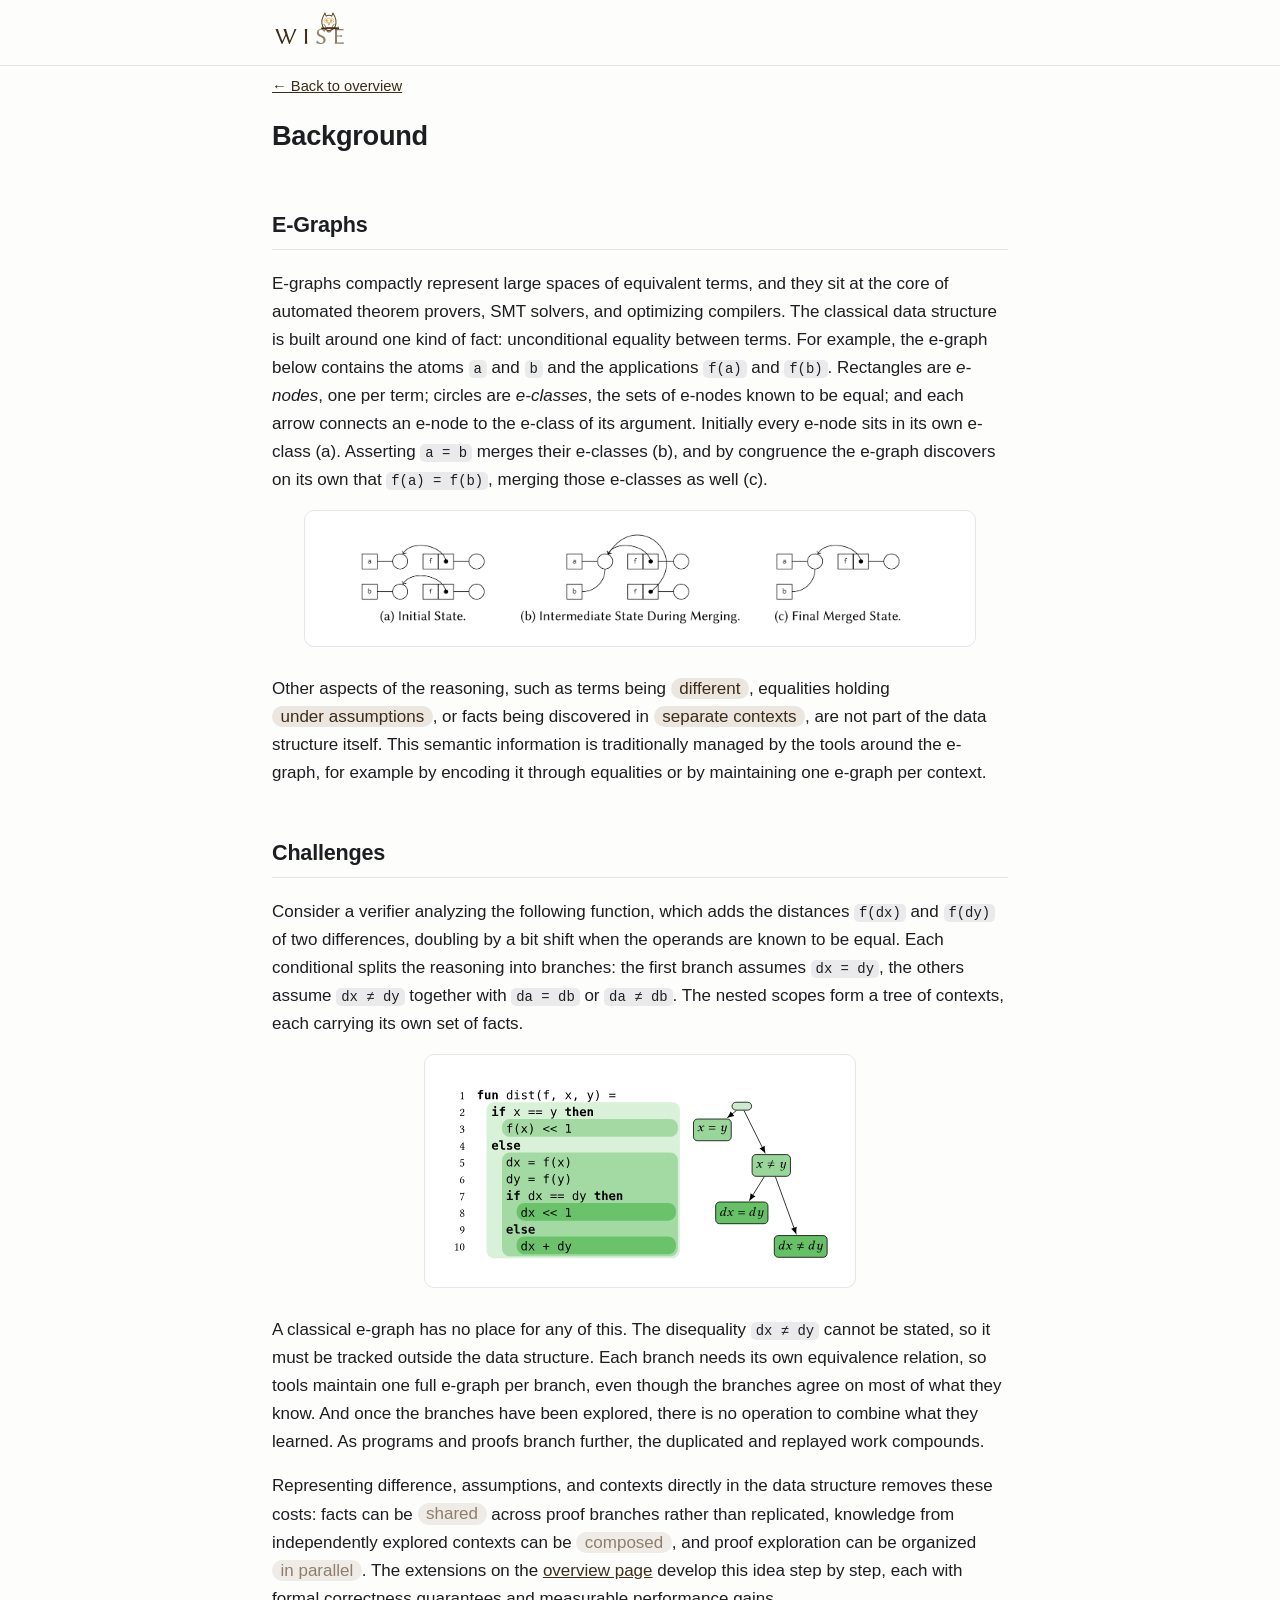
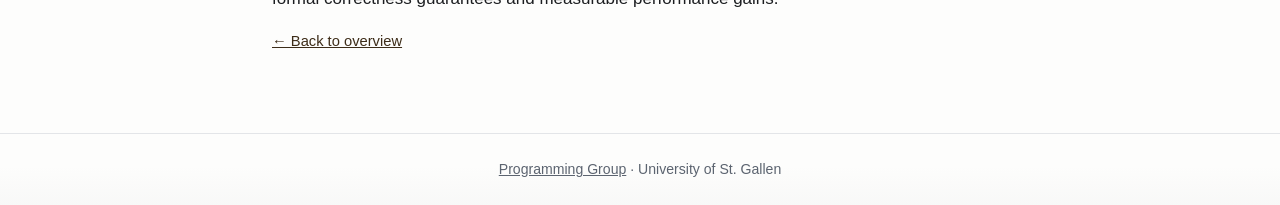
==== commit cb7e024c: "feat: polish website feat: add talk links to disequality and versioned publications feat: open publi" ====
--- a/background.html
+++ b/background.html
@@ -3,21 +3,21 @@
 <head>
 <meta charset="utf-8">
 <meta name="viewport" content="width=device-width, initial-scale=1">
-<title>E-Graphs &amp; Challenges &mdash; Smart E-Graphs</title>
-<meta name="description" content="Background on e-graphs and the challenges that motivate smart e-graphs: disequality, conditional equalities, and reasoning across contexts.">
+<title>E-Graphs &amp; Challenges &mdash; WISE</title>
+<meta name="description" content="Background on e-graphs and the challenges that motivate WISE: disequality, conditional equalities, and reasoning across contexts.">
 <meta property="og:type" content="article">
-<meta property="og:site_name" content="Smart E-Graphs">
+<meta property="og:site_name" content="WISE">
 <meta property="og:url" content="https://prg-grp.github.io/egraphs-extensions-website/background.html">
-<meta property="og:title" content="E-Graphs &amp; Challenges &mdash; Smart E-Graphs">
-<meta property="og:description" content="Background on e-graphs and the challenges that motivate smart e-graphs: disequality, conditional equalities, and reasoning across contexts.">
-<meta property="og:image" content="https://prg-grp.github.io/egraphs-extensions-website/assets/logo-type2.png">
+<meta property="og:title" content="E-Graphs &amp; Challenges &mdash; WISE">
+<meta property="og:description" content="Background on e-graphs and the challenges that motivate WISE: disequality, conditional equalities, and reasoning across contexts.">
+<meta property="og:image" content="https://prg-grp.github.io/egraphs-extensions-website/assets/logo-wise.png">
 <meta property="og:image:width" content="1200">
 <meta property="og:image:height" content="630">
-<meta property="og:image:alt" content="Smart E-Graphs">
+<meta property="og:image:alt" content="WISE">
 <meta name="twitter:card" content="summary_large_image">
-<meta name="twitter:title" content="E-Graphs &amp; Challenges &mdash; Smart E-Graphs">
-<meta name="twitter:description" content="Background on e-graphs and the challenges that motivate smart e-graphs: disequality, conditional equalities, and reasoning across contexts.">
-<meta name="twitter:image" content="https://prg-grp.github.io/egraphs-extensions-website/assets/logo-type2.png">
+<meta name="twitter:title" content="E-Graphs &amp; Challenges &mdash; WISE">
+<meta name="twitter:description" content="Background on e-graphs and the challenges that motivate WISE: disequality, conditional equalities, and reasoning across contexts.">
+<meta name="twitter:image" content="https://prg-grp.github.io/egraphs-extensions-website/assets/logo-wise.png">
 <link rel="stylesheet" href="style.css">
 <link rel="icon" type="image/svg+xml" href="assets/logo-base.svg">
 </head>
@@ -27,7 +27,7 @@
 
 <header>
   <div class="wrap">
-    <a href="index.html"><picture><source srcset="assets/logo-type2-dark.svg" media="(prefers-color-scheme: dark)"><img class="topbar-logo" src="assets/logo-type2.svg" alt="Smart E-Graphs"></picture></a>
+    <a href="index.html"><picture><source srcset="assets/logo-wise-dark.svg" media="(prefers-color-scheme: dark)"><img class="topbar-logo" src="assets/logo-wise.svg" alt="WISE"></picture></a>
   </div>
 </header>
 
--- a/style.css
+++ b/style.css
@@ -3,9 +3,8 @@
   --bg: #fdfdfc;
   --fg: #1c1e21;
   --muted: #5c6470;
-  --accent: #7c3aed;
-  --accent-soft: #f0e9fd;
-  --eclass: #d97706;
+  --accent: var(--logo-wood);
+  --accent-soft: #ebe6e0;
   --card: #ffffff;
   --border: #e3e5e8;
   --badge-pub: #0d7a4f;
@@ -13,21 +12,32 @@
   --badge-sub: #92600a;
   --badge-sub-bg: #fdf1da;
   --logo-scale: 8;
+  /* WISE wordmark tones (see logo-hero.svg): "W I" = wood, "S E" = woodlight */
+  --logo-wood: #3d2c18;
+  --logo-woodlight: #8f7e6a;
+  /* Soft pill/hover tint for the secondary (woodlight) highlight */
+  --logo-woodlight-soft: #efece8;
+  /* Logo e-graph face colors, used for the diagram e-classes and e-nodes */
+  --logo-eclass: #cfa86b;
+  --logo-enode: #f0a01e;
 }
 @media (prefers-color-scheme: dark) {
   :root {
     --bg: #16181d;
     --fg: #e8eaed;
     --muted: #9aa3af;
-    --accent: #b79bf5;
-    --accent-soft: #2a2340;
-    --eclass: #e8b45a;
+    --accent-soft: #2b2a27;
     --card: #1e2127;
     --border: #31353c;
     --badge-pub: #6fd8a8;
     --badge-pub-bg: #17362a;
     --badge-sub: #ecc06a;
     --badge-sub-bg: #3a2e14;
+    /* wood recolors to gray in dark mode, matching the logo; woodlight is unchanged */
+    --logo-wood: #868c93;
+    --logo-woodlight-soft: #2f2c28;
+    --logo-eclass: #b3b8be;
+    --logo-enode: #f7bd3e;
   }
 }
 
@@ -61,7 +71,7 @@
 }
 p { margin: 0 0 1rem; }
 .lead { font-size: 1.06rem; font-weight: 600; color: var(--fg); text-align: justify; }
-.inline-logo { height: 2.25em; width: auto; vertical-align: -0.45em; }
+.inline-logo { height: 2.25em; width: auto; vertical-align: -0.17em; }
 .keyword, .keyword-alt {
   padding: 0.06em 0.5em;
   border-radius: 999px;
@@ -71,8 +81,8 @@
   background: var(--accent-soft);
 }
 .keyword-alt {
-  color: var(--badge-sub);
-  background: var(--badge-sub-bg);
+  color: var(--logo-woodlight);
+  background: var(--logo-woodlight-soft);
 }
 
 /* Work-in-progress banner */
@@ -117,34 +127,17 @@
   width: auto;
 }
 
-/* Hero card */
+/* Hero card: gradient border in the WISE wordmark tones, running left-to-right
+   from wood to woodlight around the whole card. The padding-box layer paints the
+   card fill; the border-box gradient shows through the transparent border. */
 .hero {
-  position: relative;
-  background: var(--card);
-  border: 1px solid var(--border);
+  background:
+    linear-gradient(var(--card), var(--card)) padding-box,
+    linear-gradient(to right, var(--logo-wood) 46%, var(--logo-woodlight) 54%) border-box;
+  border: 3px solid transparent;
   border-radius: 12px;
   padding: 2.25rem 1.75rem 2rem;
   margin: 2rem 0 2.5rem;
-}
-.hero > * { position: relative; z-index: 1; }
-/* Amber halo flickers on outside the perimeter once the lamp lights up (~3s),
-   using the same flicker as the e-class and text but capped at its subtle level. */
-.hero::after {
-  content: "";
-  position: absolute;
-  inset: 0;
-  z-index: 0;
-  border-radius: inherit;
-  pointer-events: none;
-  box-shadow: 0 0 2.5rem 0.1rem var(--badge-sub-bg);
-  opacity: 0;
-  animation: heroGlow 0.28s 2.8s both;
-}
-@keyframes heroGlow {
-  0% { opacity: 0; }
-  30% { opacity: 0.55; }
-  60% { opacity: 0; }
-  100% { opacity: 0.55; }
 }
 /* #hero-logo-slot reserves the logo's box so injecting the SVG causes no layout shift */
 #hero-logo-slot,
@@ -155,49 +148,6 @@
   max-width: 100%;
   margin: 0 auto 1.25rem;
 }
-/* In dark mode the wordmark and lamp outline are drawn in black; recolor to the
-   foreground so they stay legible. The injected hero SVG is inline, so CSS reaches it. */
-@media (prefers-color-scheme: dark) {
-  .hero-logo [fill="rgb(0%, 0%, 0%)"] { fill: var(--fg); }
-  .hero-logo [stroke="rgb(0%, 0%, 0%)"] { stroke: var(--fg); }
-}
-
-/* Lamp powers on bottom-to-top; then "Smart" fades in left-to-right. */
-.hero-logo .lamp-bulb { animation: lampBulb 0.6s ease-out both; }
-.hero-logo .lamp-edge,
-.hero-logo .lamp-node {
-  animation: lampFlicker 1.3s both;
-  animation-delay: var(--d, 0s);
-}
-.hero-logo .lamp-eclass { animation: lampEclass 0.28s 2.8s both; }
-.hero-logo .lamp-word use {
-  opacity: 0;
-  animation: lampEclass 0.28s 2.8s both;
-}
-@keyframes lampBulb { from { opacity: 0; } to { opacity: 1; } }
-@keyframes lampFlicker {
-  0%, 10% { opacity: 0; }
-  18% { opacity: 1; }
-  28% { opacity: 0.12; }
-  40% { opacity: 1; }
-  55% { opacity: 0.4; }
-  70% { opacity: 1; }
-  100% { opacity: 1; }
-}
-@keyframes lampEclass {
-  0% { opacity: 0; }
-  30% { opacity: 1; }
-  60% { opacity: 0; }
-  100% { opacity: 1; }
-}
-@media (prefers-reduced-motion: reduce) {
-  .hero::after { animation: none; opacity: 0.55; }
-  .hero-logo .lamp-bulb,
-  .hero-logo .lamp-edge,
-  .hero-logo .lamp-node,
-  .hero-logo .lamp-eclass,
-  .hero-logo .lamp-word use { animation: none; opacity: 1; }
-}
 .tagline {
   font-size: 1.6rem;
   font-weight: 700;
@@ -206,6 +156,9 @@
   margin: 0 auto;
   max-width: 34rem;
 }
+/* Slogan colored to match the WISE logo's two tones: W/I words in wood, S/E words in woodlight */
+.tagline .init-wood { color: var(--logo-wood); }
+.tagline .init-woodlight { color: var(--logo-woodlight); }
 .hero hr {
   border: none;
   border-top: 1px solid var(--border);
@@ -238,7 +191,7 @@
 }
 .diagram .packet path {
   fill: none;
-  stroke: var(--eclass);
+  stroke: var(--accent);
   stroke-width: 2.5;
   stroke-linecap: round;
   stroke-dasharray: 12 88;
@@ -259,17 +212,17 @@
 }
 .diagram .eclass {
   fill: none;
-  stroke: var(--eclass);
+  stroke: var(--logo-woodlight);
   stroke-width: 2.5;
   stroke-dasharray: 5 4;
   stroke-dashoffset: 2.5;
   stroke-linecap: round;
 }
-.diagram .enode { fill: var(--eclass); }
+.diagram .enode { fill: var(--accent); }
 .diagram .edge { stroke: var(--muted); stroke-width: 2.5; fill: none; }
 .diagram .vbox {
-  fill: var(--badge-sub-bg);
-  stroke: var(--badge-sub);
+  fill: var(--logo-woodlight-soft);
+  stroke: var(--logo-woodlight);
   stroke-width: 2;
 }
 .diagram .vlabel {
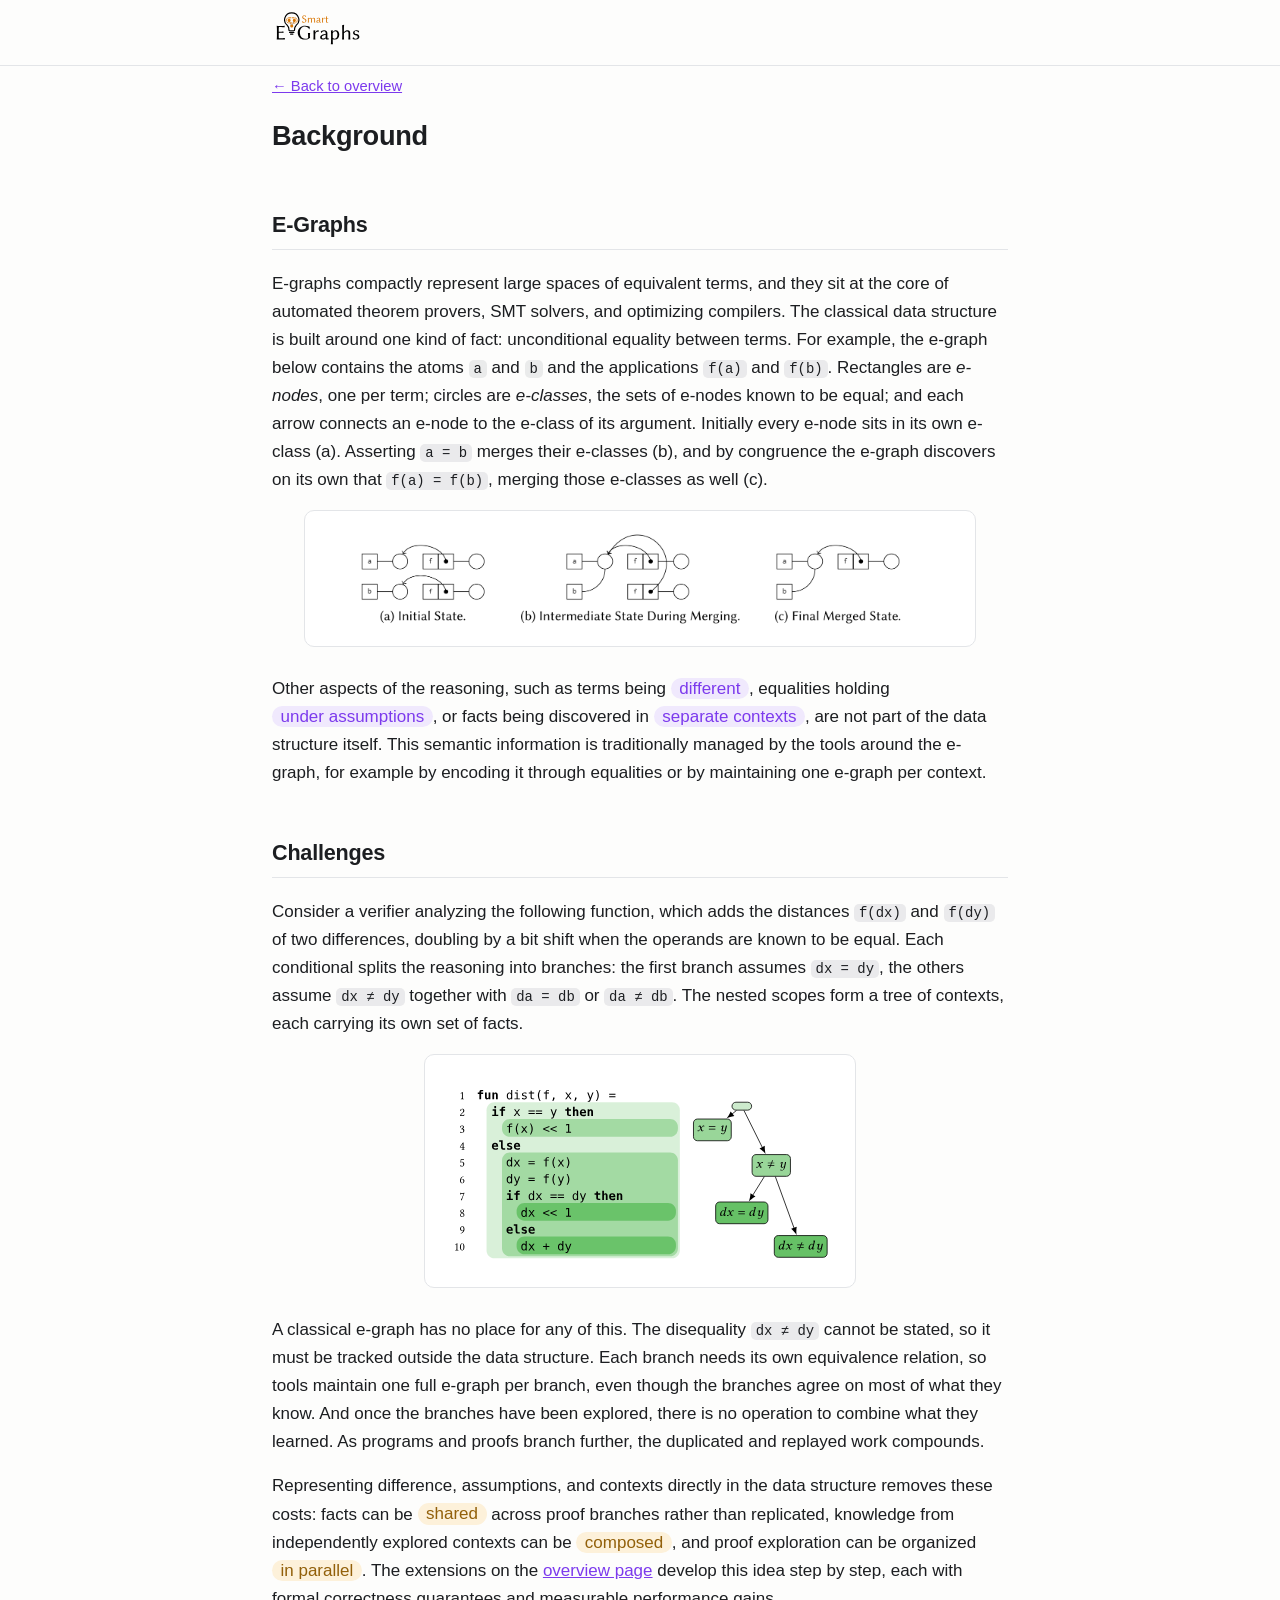
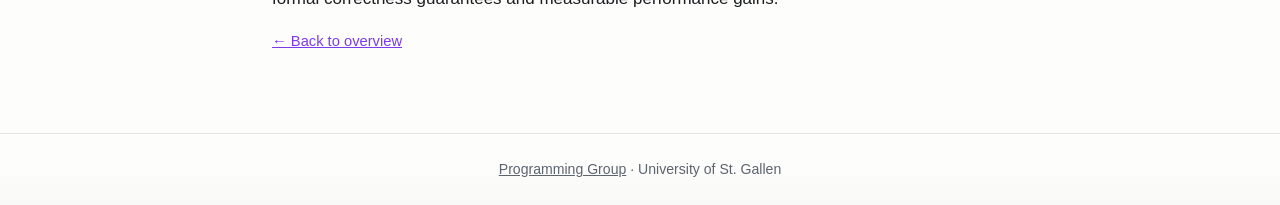
==== commit ca90032d: "chore: publish smart-egraphs branding" ====
--- a/background.html
+++ b/background.html
@@ -3,21 +3,21 @@
 <head>
 <meta charset="utf-8">
 <meta name="viewport" content="width=device-width, initial-scale=1">
-<title>E-Graphs &amp; Challenges &mdash; WISE</title>
-<meta name="description" content="Background on e-graphs and the challenges that motivate WISE: disequality, conditional equalities, and reasoning across contexts.">
+<title>E-Graphs &amp; Challenges &mdash; Smart E-Graphs</title>
+<meta name="description" content="Background on e-graphs and the challenges that motivate smart e-graphs: disequality, conditional equalities, and reasoning across contexts.">
 <meta property="og:type" content="article">
-<meta property="og:site_name" content="WISE">
+<meta property="og:site_name" content="Smart E-Graphs">
 <meta property="og:url" content="https://prg-grp.github.io/egraphs-extensions-website/background.html">
-<meta property="og:title" content="E-Graphs &amp; Challenges &mdash; WISE">
-<meta property="og:description" content="Background on e-graphs and the challenges that motivate WISE: disequality, conditional equalities, and reasoning across contexts.">
-<meta property="og:image" content="https://prg-grp.github.io/egraphs-extensions-website/assets/logo-wise.png">
+<meta property="og:title" content="E-Graphs &amp; Challenges &mdash; Smart E-Graphs">
+<meta property="og:description" content="Background on e-graphs and the challenges that motivate smart e-graphs: disequality, conditional equalities, and reasoning across contexts.">
+<meta property="og:image" content="https://prg-grp.github.io/egraphs-extensions-website/assets/logo-type2.png">
 <meta property="og:image:width" content="1200">
 <meta property="og:image:height" content="630">
-<meta property="og:image:alt" content="WISE">
+<meta property="og:image:alt" content="Smart E-Graphs">
 <meta name="twitter:card" content="summary_large_image">
-<meta name="twitter:title" content="E-Graphs &amp; Challenges &mdash; WISE">
-<meta name="twitter:description" content="Background on e-graphs and the challenges that motivate WISE: disequality, conditional equalities, and reasoning across contexts.">
-<meta name="twitter:image" content="https://prg-grp.github.io/egraphs-extensions-website/assets/logo-wise.png">
+<meta name="twitter:title" content="E-Graphs &amp; Challenges &mdash; Smart E-Graphs">
+<meta name="twitter:description" content="Background on e-graphs and the challenges that motivate smart e-graphs: disequality, conditional equalities, and reasoning across contexts.">
+<meta name="twitter:image" content="https://prg-grp.github.io/egraphs-extensions-website/assets/logo-type2.png">
 <link rel="stylesheet" href="style.css">
 <link rel="icon" type="image/svg+xml" href="assets/logo-base.svg">
 </head>
@@ -27,7 +27,7 @@
 
 <header>
   <div class="wrap">
-    <a href="index.html"><picture><source srcset="assets/logo-wise-dark.svg" media="(prefers-color-scheme: dark)"><img class="topbar-logo" src="assets/logo-wise.svg" alt="WISE"></picture></a>
+    <a href="index.html"><picture><source srcset="assets/logo-type2-dark.svg" media="(prefers-color-scheme: dark)"><img class="topbar-logo" src="assets/logo-type2.svg" alt="Smart E-Graphs"></picture></a>
   </div>
 </header>
 
--- a/style.css
+++ b/style.css
@@ -3,8 +3,9 @@
   --bg: #fdfdfc;
   --fg: #1c1e21;
   --muted: #5c6470;
-  --accent: var(--logo-wood);
-  --accent-soft: #ebe6e0;
+  --accent: #7c3aed;
+  --accent-soft: #f0e9fd;
+  --eclass: #d97706;
   --card: #ffffff;
   --border: #e3e5e8;
   --badge-pub: #0d7a4f;
@@ -12,32 +13,21 @@
   --badge-sub: #92600a;
   --badge-sub-bg: #fdf1da;
   --logo-scale: 8;
-  /* WISE wordmark tones (see logo-hero.svg): "W I" = wood, "S E" = woodlight */
-  --logo-wood: #3d2c18;
-  --logo-woodlight: #8f7e6a;
-  /* Soft pill/hover tint for the secondary (woodlight) highlight */
-  --logo-woodlight-soft: #efece8;
-  /* Logo e-graph face colors, used for the diagram e-classes and e-nodes */
-  --logo-eclass: #cfa86b;
-  --logo-enode: #f0a01e;
 }
 @media (prefers-color-scheme: dark) {
   :root {
     --bg: #16181d;
     --fg: #e8eaed;
     --muted: #9aa3af;
-    --accent-soft: #2b2a27;
+    --accent: #b79bf5;
+    --accent-soft: #2a2340;
+    --eclass: #e8b45a;
     --card: #1e2127;
     --border: #31353c;
     --badge-pub: #6fd8a8;
     --badge-pub-bg: #17362a;
     --badge-sub: #ecc06a;
     --badge-sub-bg: #3a2e14;
-    /* wood recolors to gray in dark mode, matching the logo; woodlight is unchanged */
-    --logo-wood: #868c93;
-    --logo-woodlight-soft: #2f2c28;
-    --logo-eclass: #b3b8be;
-    --logo-enode: #f7bd3e;
   }
 }
 
@@ -71,7 +61,7 @@
 }
 p { margin: 0 0 1rem; }
 .lead { font-size: 1.06rem; font-weight: 600; color: var(--fg); text-align: justify; }
-.inline-logo { height: 2.25em; width: auto; vertical-align: -0.17em; }
+.inline-logo { height: 2.25em; width: auto; vertical-align: -0.45em; }
 .keyword, .keyword-alt {
   padding: 0.06em 0.5em;
   border-radius: 999px;
@@ -81,8 +71,8 @@
   background: var(--accent-soft);
 }
 .keyword-alt {
-  color: var(--logo-woodlight);
-  background: var(--logo-woodlight-soft);
+  color: var(--badge-sub);
+  background: var(--badge-sub-bg);
 }
 
 /* Work-in-progress banner */
@@ -127,17 +117,34 @@
   width: auto;
 }
 
-/* Hero card: gradient border in the WISE wordmark tones, running left-to-right
-   from wood to woodlight around the whole card. The padding-box layer paints the
-   card fill; the border-box gradient shows through the transparent border. */
+/* Hero card */
 .hero {
-  background:
-    linear-gradient(var(--card), var(--card)) padding-box,
-    linear-gradient(to right, var(--logo-wood) 46%, var(--logo-woodlight) 54%) border-box;
-  border: 3px solid transparent;
+  position: relative;
+  background: var(--card);
+  border: 1px solid var(--border);
   border-radius: 12px;
   padding: 2.25rem 1.75rem 2rem;
   margin: 2rem 0 2.5rem;
+}
+.hero > * { position: relative; z-index: 1; }
+/* Amber halo flickers on outside the perimeter once the lamp lights up (~3s),
+   using the same flicker as the e-class and text but capped at its subtle level. */
+.hero::after {
+  content: "";
+  position: absolute;
+  inset: 0;
+  z-index: 0;
+  border-radius: inherit;
+  pointer-events: none;
+  box-shadow: 0 0 2.5rem 0.1rem var(--badge-sub-bg);
+  opacity: 0;
+  animation: heroGlow 0.28s 2.8s both;
+}
+@keyframes heroGlow {
+  0% { opacity: 0; }
+  30% { opacity: 0.55; }
+  60% { opacity: 0; }
+  100% { opacity: 0.55; }
 }
 /* #hero-logo-slot reserves the logo's box so injecting the SVG causes no layout shift */
 #hero-logo-slot,
@@ -148,6 +155,49 @@
   max-width: 100%;
   margin: 0 auto 1.25rem;
 }
+/* In dark mode the wordmark and lamp outline are drawn in black; recolor to the
+   foreground so they stay legible. The injected hero SVG is inline, so CSS reaches it. */
+@media (prefers-color-scheme: dark) {
+  .hero-logo [fill="rgb(0%, 0%, 0%)"] { fill: var(--fg); }
+  .hero-logo [stroke="rgb(0%, 0%, 0%)"] { stroke: var(--fg); }
+}
+
+/* Lamp powers on bottom-to-top; then "Smart" fades in left-to-right. */
+.hero-logo .lamp-bulb { animation: lampBulb 0.6s ease-out both; }
+.hero-logo .lamp-edge,
+.hero-logo .lamp-node {
+  animation: lampFlicker 1.3s both;
+  animation-delay: var(--d, 0s);
+}
+.hero-logo .lamp-eclass { animation: lampEclass 0.28s 2.8s both; }
+.hero-logo .lamp-word use {
+  opacity: 0;
+  animation: lampEclass 0.28s 2.8s both;
+}
+@keyframes lampBulb { from { opacity: 0; } to { opacity: 1; } }
+@keyframes lampFlicker {
+  0%, 10% { opacity: 0; }
+  18% { opacity: 1; }
+  28% { opacity: 0.12; }
+  40% { opacity: 1; }
+  55% { opacity: 0.4; }
+  70% { opacity: 1; }
+  100% { opacity: 1; }
+}
+@keyframes lampEclass {
+  0% { opacity: 0; }
+  30% { opacity: 1; }
+  60% { opacity: 0; }
+  100% { opacity: 1; }
+}
+@media (prefers-reduced-motion: reduce) {
+  .hero::after { animation: none; opacity: 0.55; }
+  .hero-logo .lamp-bulb,
+  .hero-logo .lamp-edge,
+  .hero-logo .lamp-node,
+  .hero-logo .lamp-eclass,
+  .hero-logo .lamp-word use { animation: none; opacity: 1; }
+}
 .tagline {
   font-size: 1.6rem;
   font-weight: 700;
@@ -156,9 +206,6 @@
   margin: 0 auto;
   max-width: 34rem;
 }
-/* Slogan colored to match the WISE logo's two tones: W/I words in wood, S/E words in woodlight */
-.tagline .init-wood { color: var(--logo-wood); }
-.tagline .init-woodlight { color: var(--logo-woodlight); }
 .hero hr {
   border: none;
   border-top: 1px solid var(--border);
@@ -191,7 +238,7 @@
 }
 .diagram .packet path {
   fill: none;
-  stroke: var(--accent);
+  stroke: var(--eclass);
   stroke-width: 2.5;
   stroke-linecap: round;
   stroke-dasharray: 12 88;
@@ -212,17 +259,17 @@
 }
 .diagram .eclass {
   fill: none;
-  stroke: var(--logo-woodlight);
+  stroke: var(--eclass);
   stroke-width: 2.5;
   stroke-dasharray: 5 4;
   stroke-dashoffset: 2.5;
   stroke-linecap: round;
 }
-.diagram .enode { fill: var(--accent); }
+.diagram .enode { fill: var(--eclass); }
 .diagram .edge { stroke: var(--muted); stroke-width: 2.5; fill: none; }
 .diagram .vbox {
-  fill: var(--logo-woodlight-soft);
-  stroke: var(--logo-woodlight);
+  fill: var(--badge-sub-bg);
+  stroke: var(--badge-sub);
   stroke-width: 2;
 }
 .diagram .vlabel {
